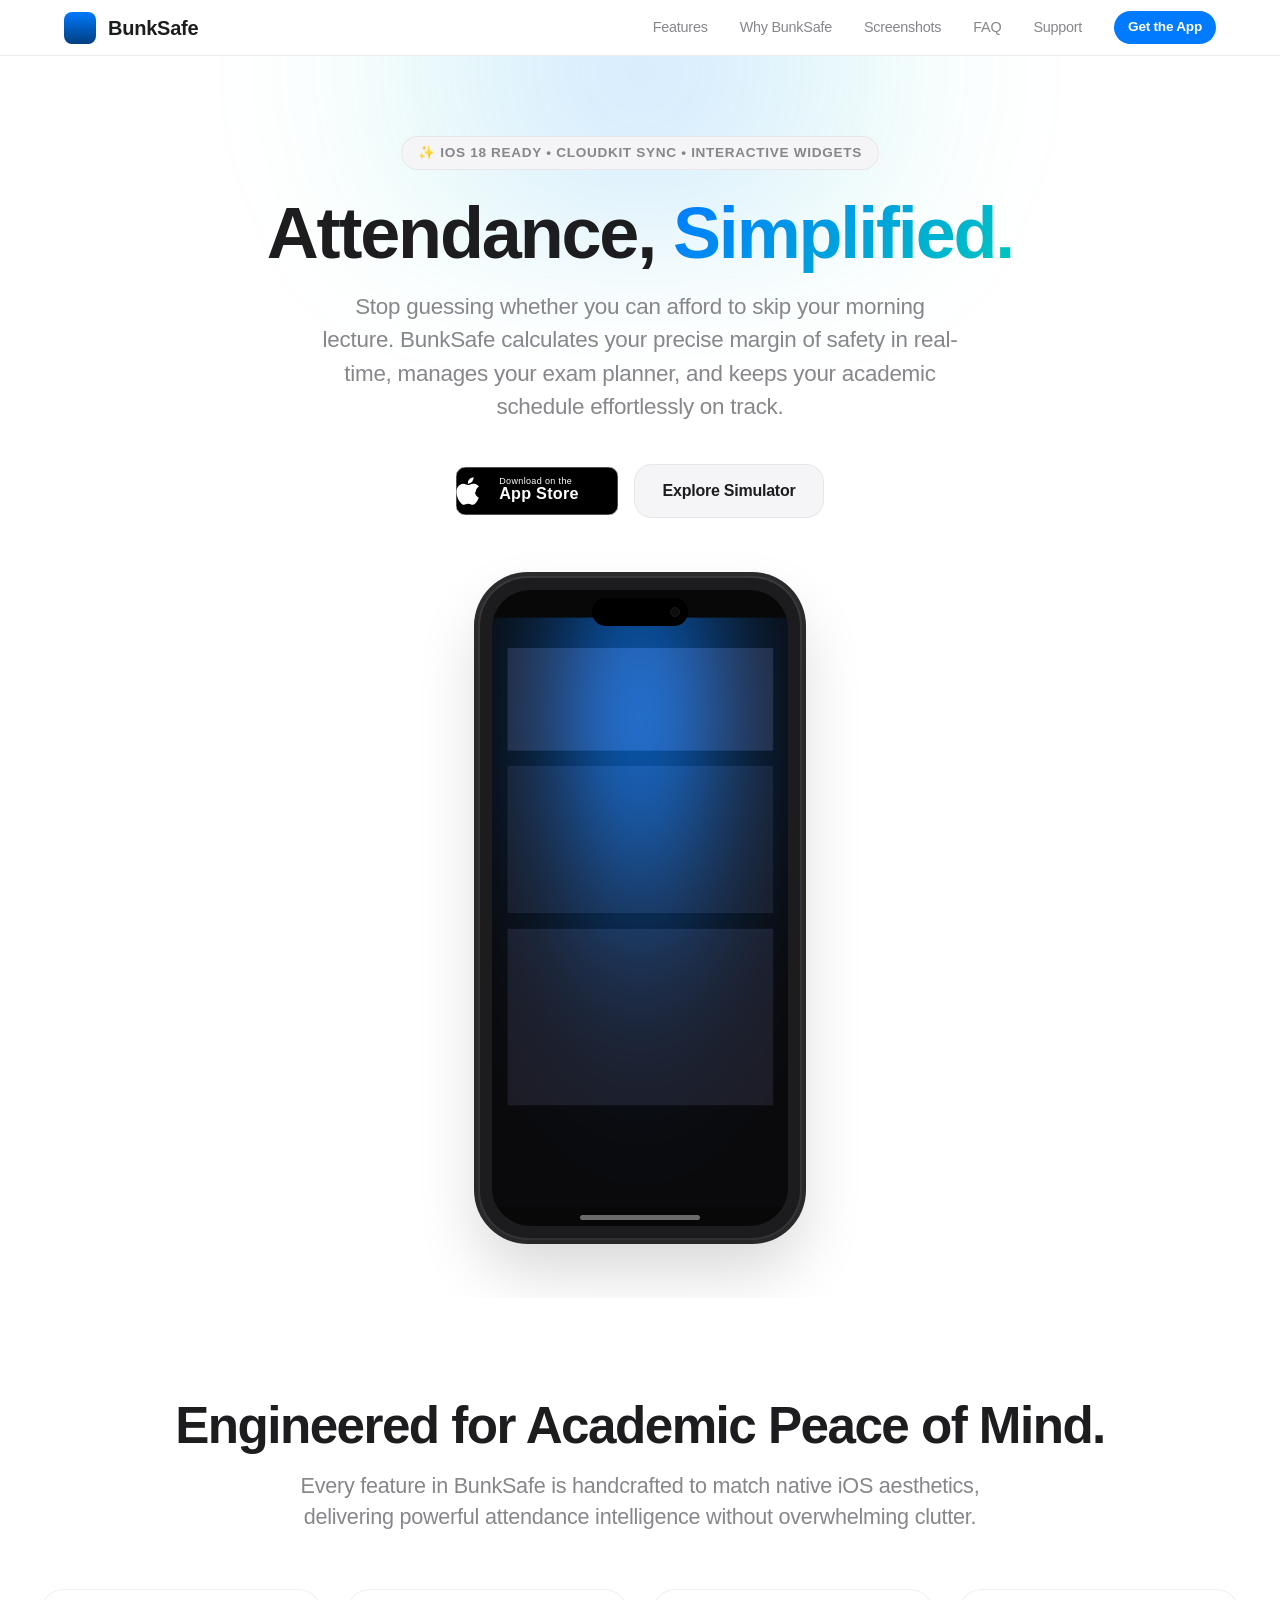
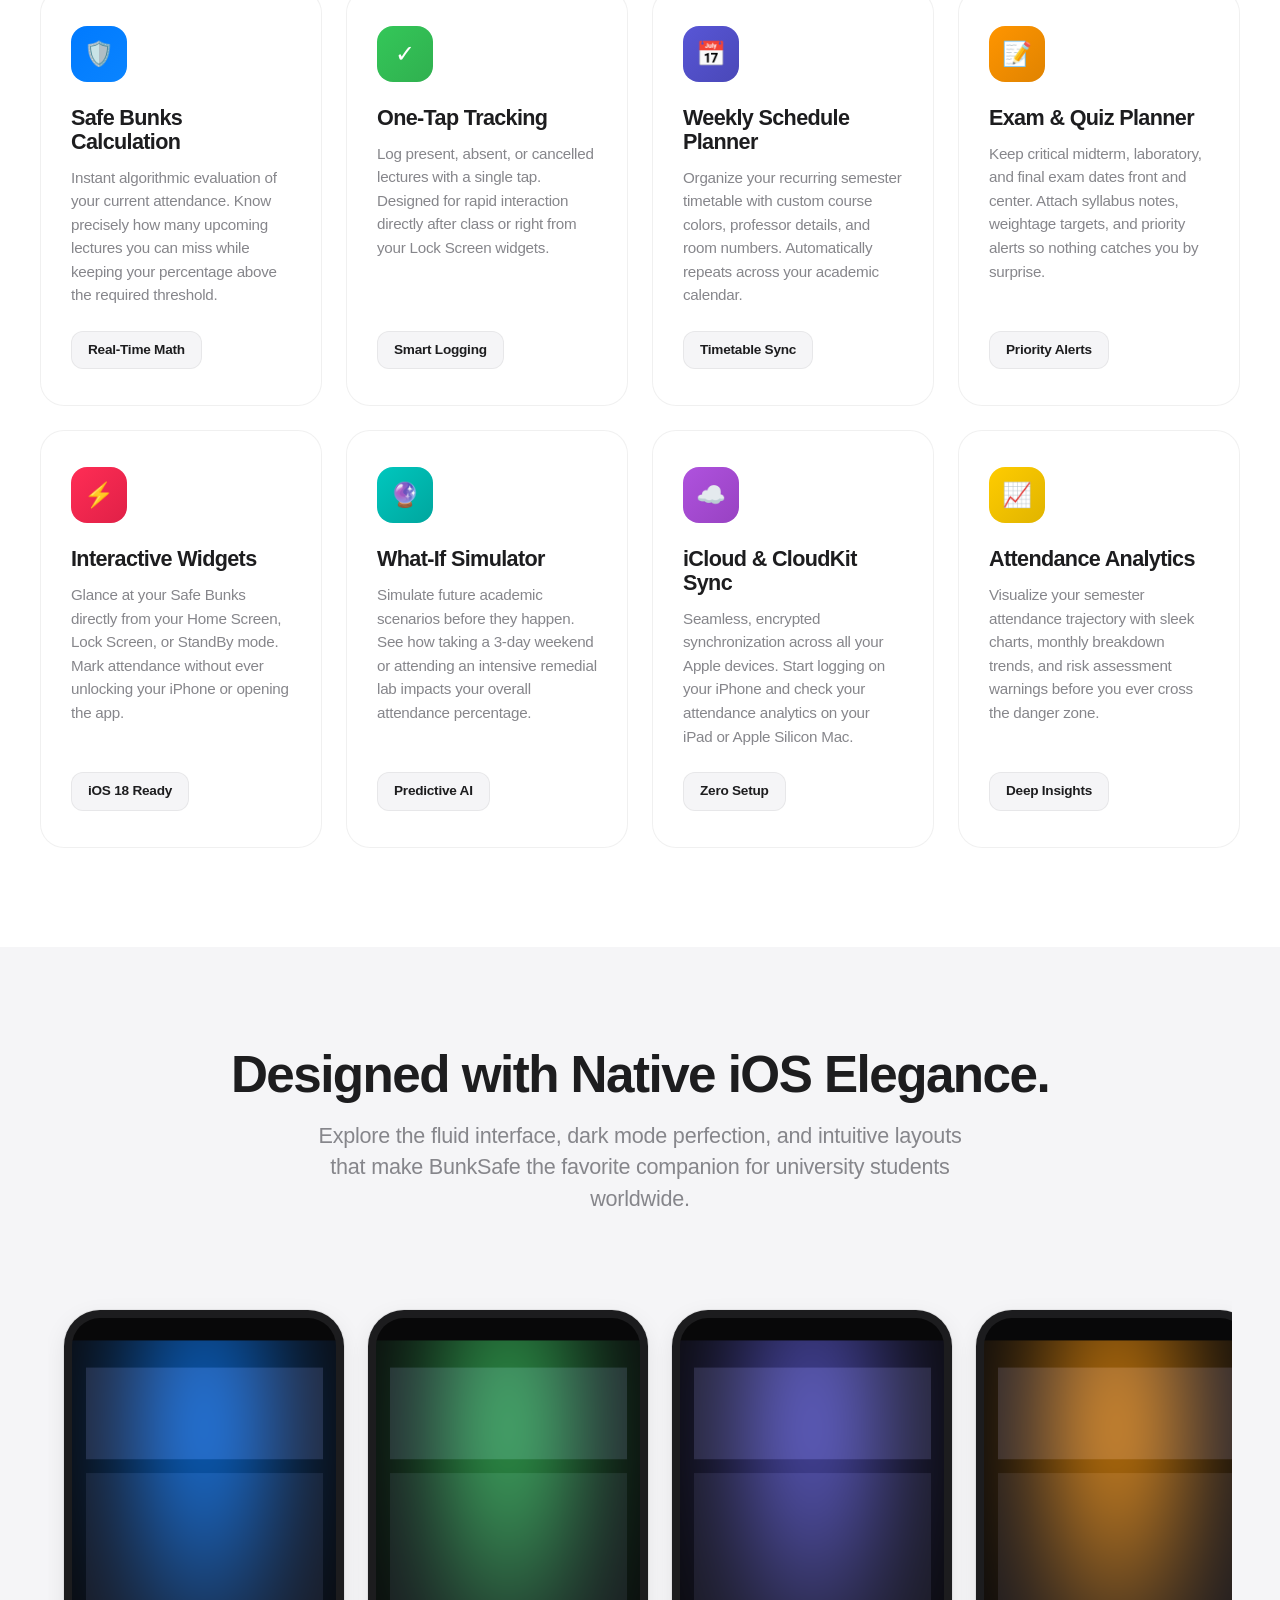
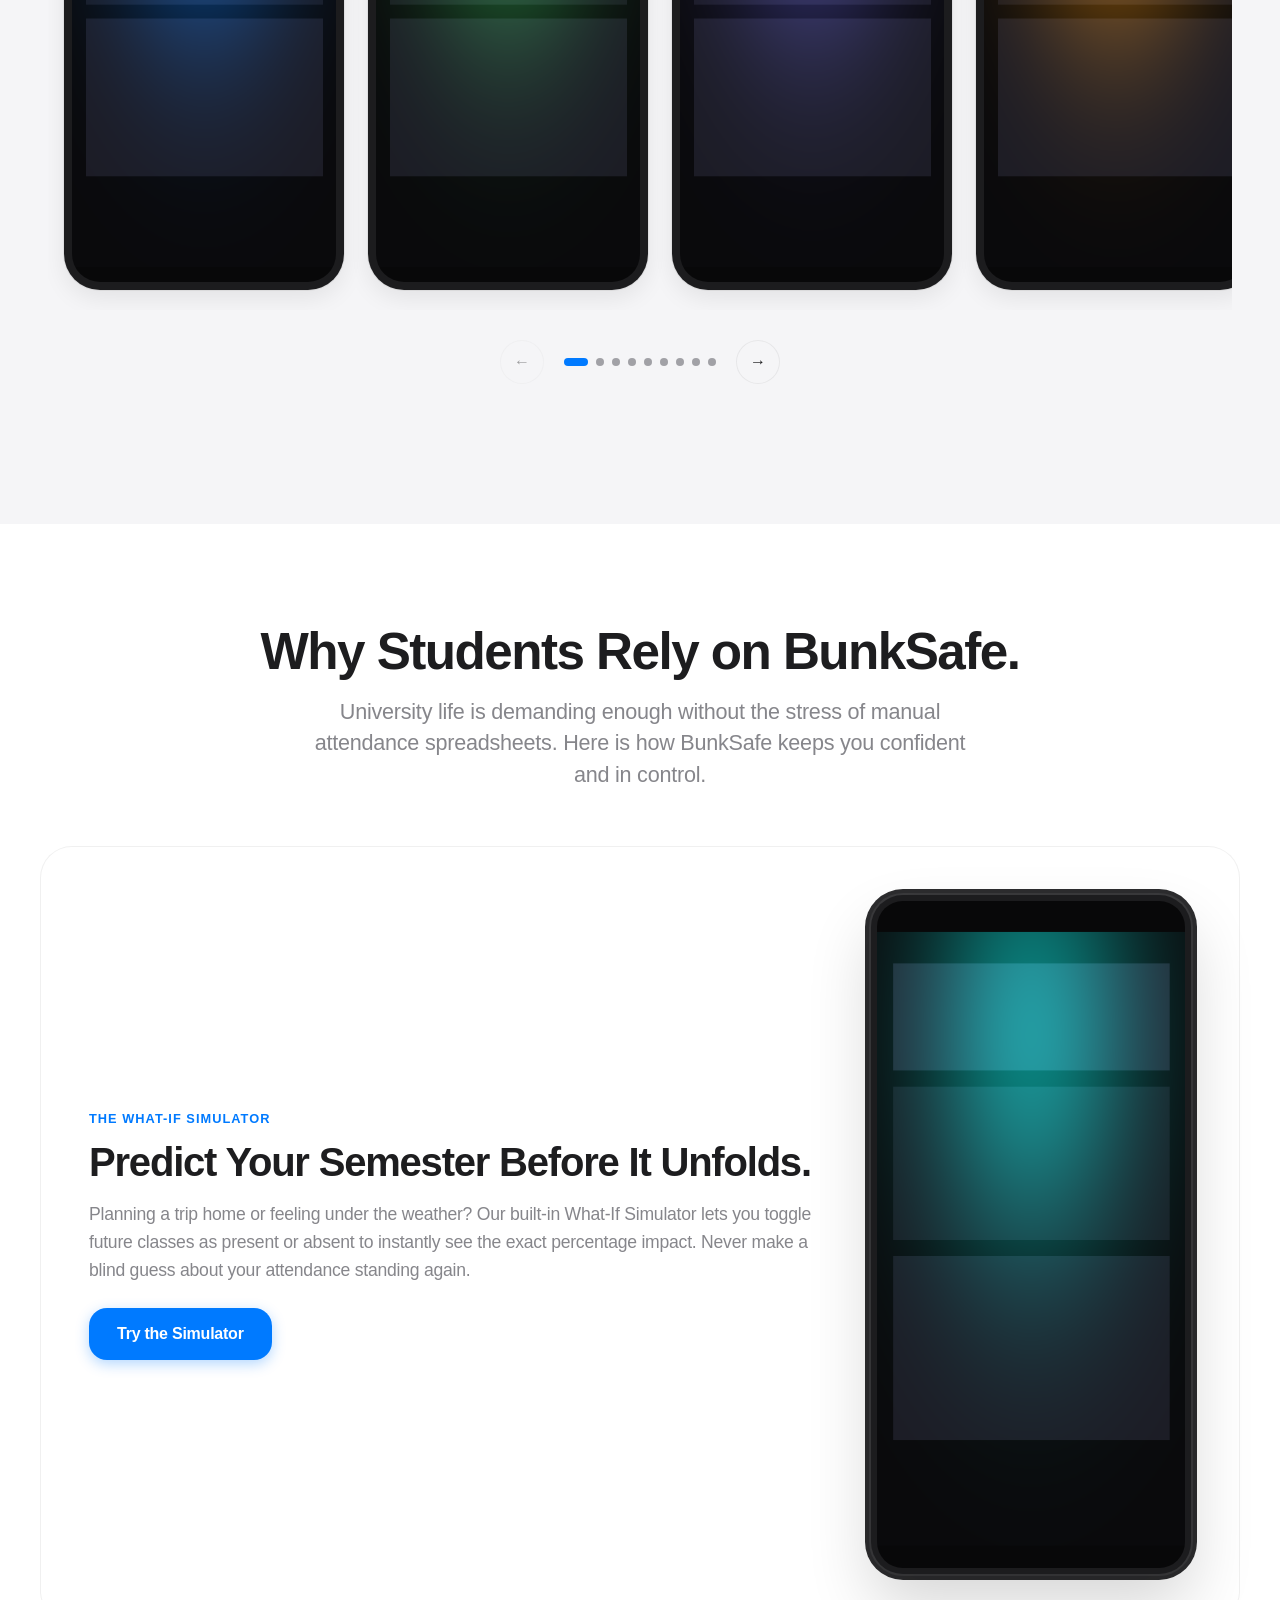
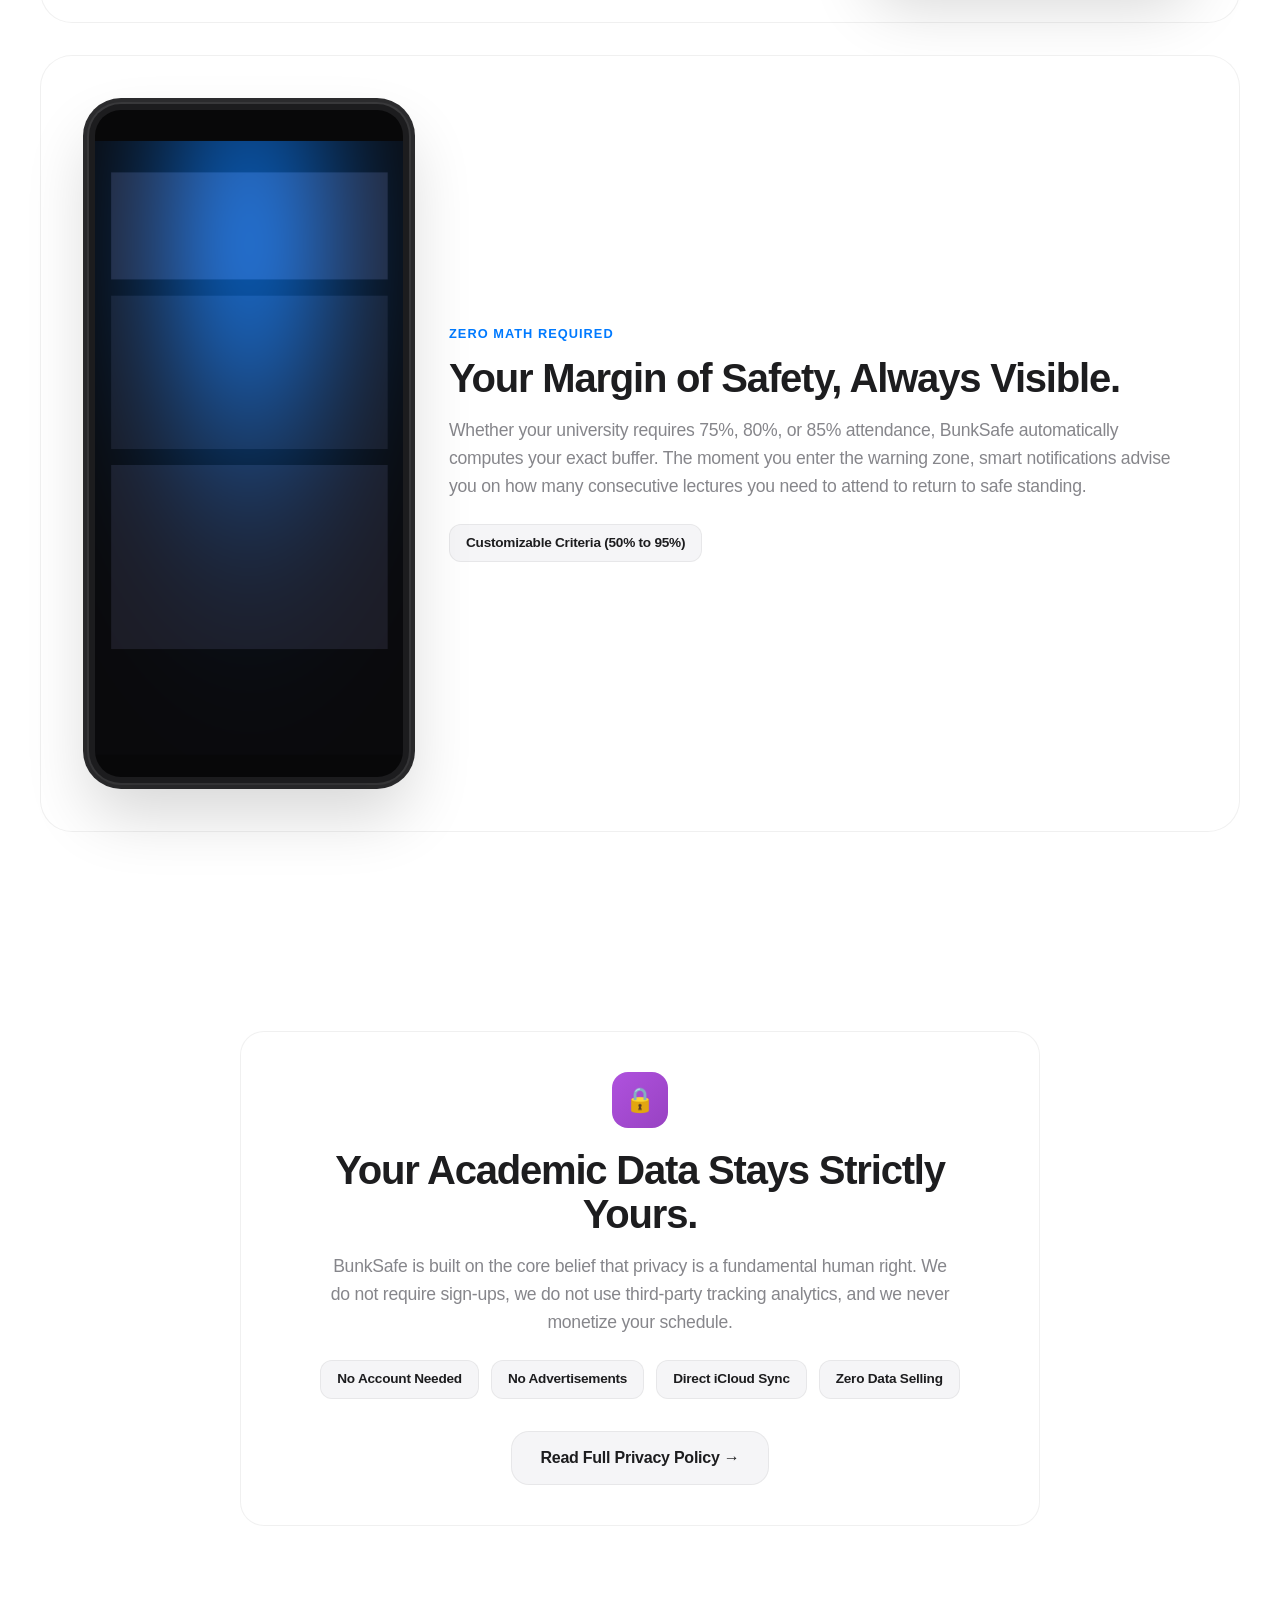
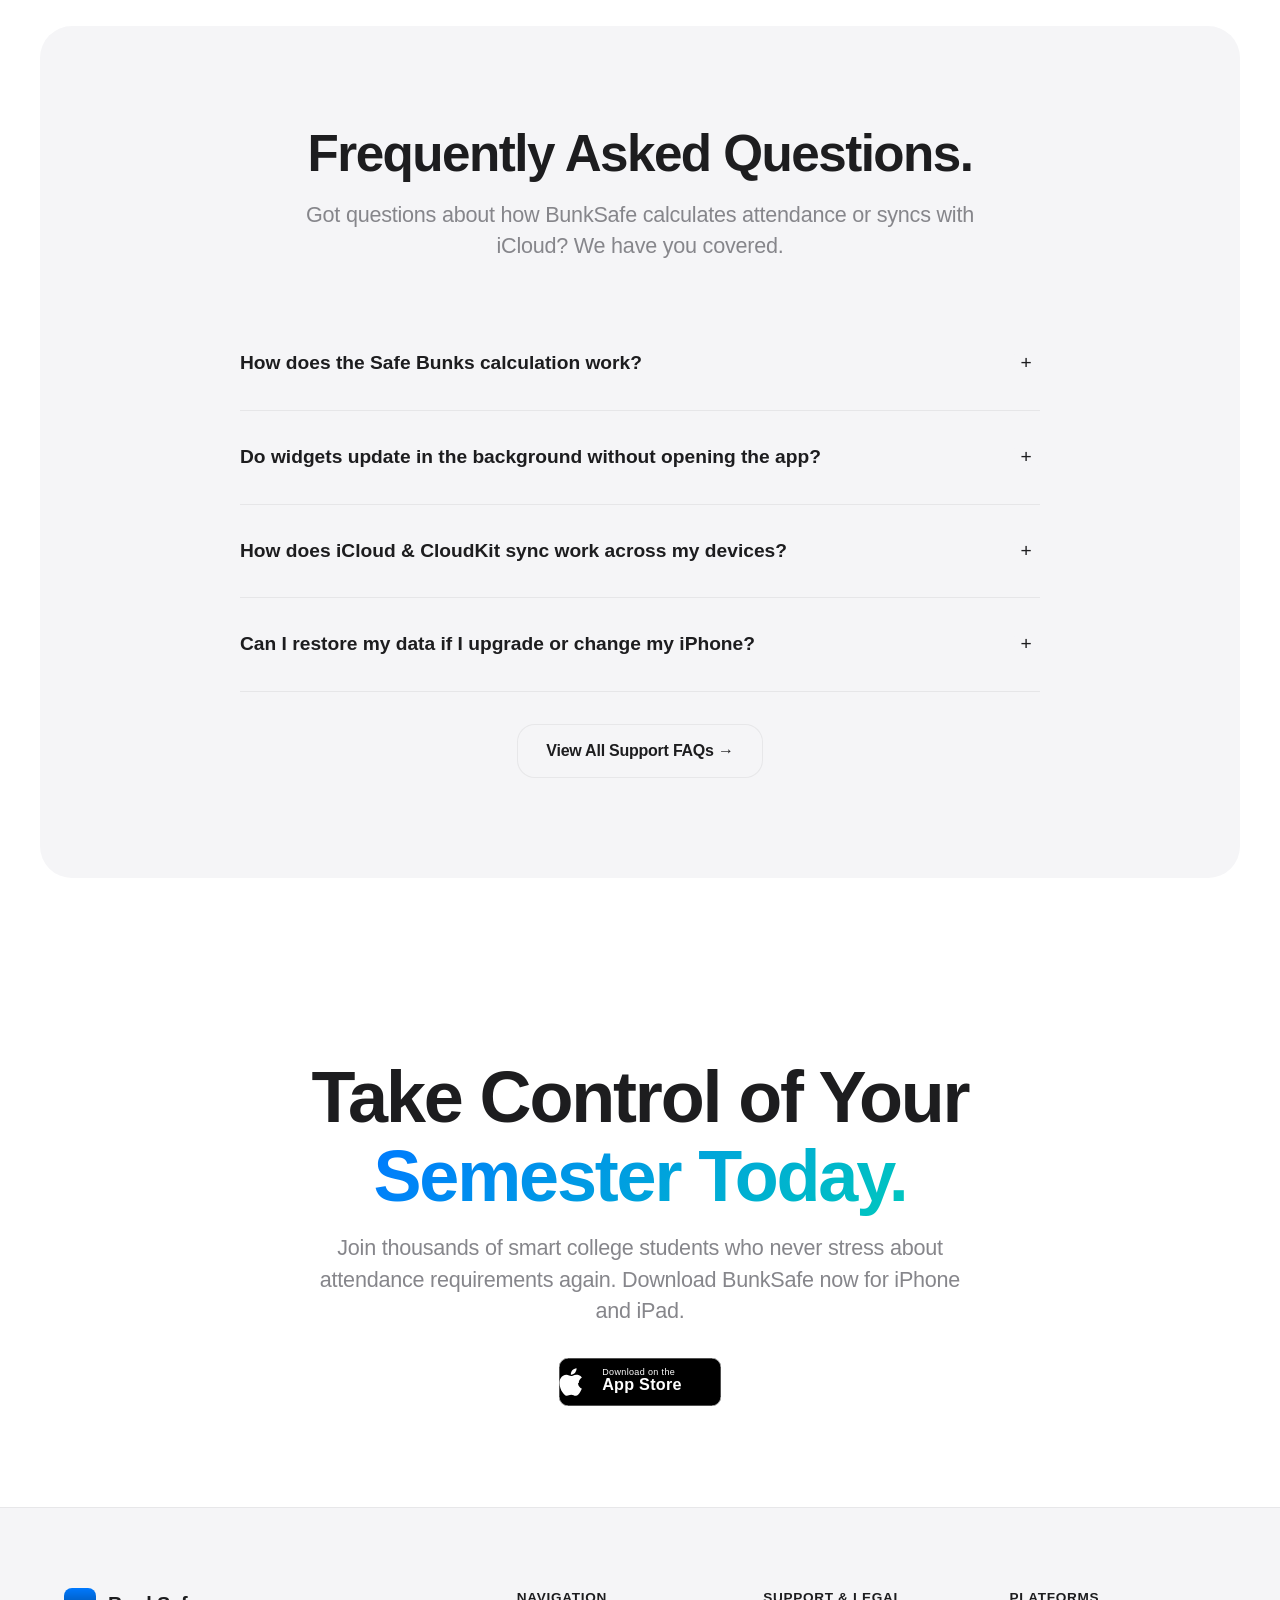
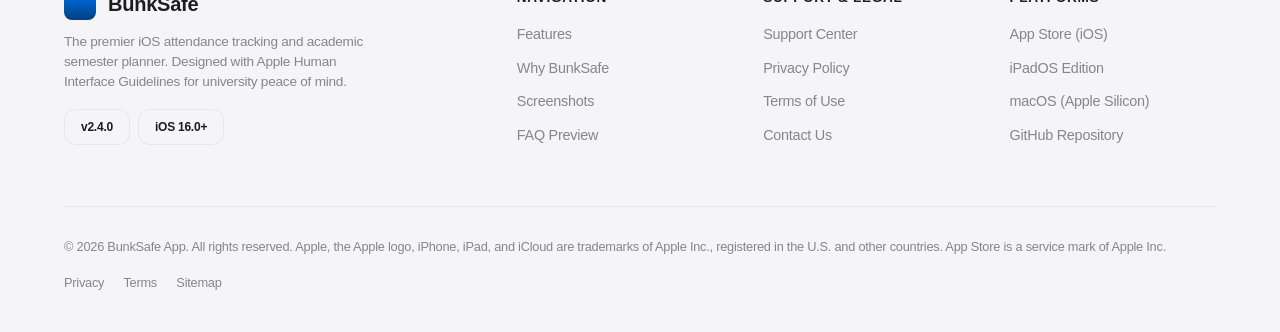
==== Website/index.html @ 339e9927 "added website" ====
<!DOCTYPE html>
<html lang="en">
<head>
  <meta charset="UTF-8">
  <meta name="viewport" content="width=device-width, initial-scale=1.0">
  <title>BunkSafe — Attendance, Simplified. Official iOS App</title>
  <meta name="description" content="BunkSafe is the premier iOS attendance tracker and exam planner for university and college students. Know exactly how many classes you can safely bunk without risking your attendance requirements.">
  
  <!-- Canonical & Favicons -->
  <link rel="canonical" href="https://yourdomain.com/index.html">
  <link rel="icon" type="image/png" href="assets/icons/favicon.png">
  <link rel="icon" type="image/x-icon" href="assets/icons/favicon.ico">
  <link rel="manifest" href="manifest.webmanifest">
  
  <!-- OpenGraph & Social Cards -->
  <meta property="og:title" content="BunkSafe — Attendance, Simplified.">
  <meta property="og:description" content="Never stress about attendance again. Smart bunk calculations, exam schedules, iOS home screen widgets, and seamless iCloud sync. Download on the App Store.">
  <meta property="og:image" content="assets/images/og-image.png">
  <meta property="og:url" content="https://yourdomain.com/">
  <meta property="og:type" content="website">
  <meta name="twitter:card" content="summary_large_image">
  <meta name="twitter:title" content="BunkSafe — Attendance, Simplified.">
  <meta name="twitter:description" content="Smart attendance tracker designed with Apple HIG. Keep your attendance safe with real-time analytics and what-if simulation.">
  <meta name="twitter:image" content="assets/images/og-image.png">

  <!-- Stylesheets -->
  <link rel="stylesheet" href="assets/css/style.min.css">
  <link rel="preload" href="assets/icons/app-icon.png" as="image">
  <link rel="preload" href="assets/images/app-store-badge.svg" as="image">

  <!-- Structured Data Schema (JSON-LD) -->
  <script type="application/ld+json">
  {
    "@context": "https://schema.org",
    "@type": "SoftwareApplication",
    "name": "BunkSafe",
    "operatingSystem": "iOS, iPadOS, macOS",
    "applicationCategory": "ProductivityApplication",
    "description": "Smart attendance tracking and academic exam planning app for college students with real-time Safe Bunks calculation and iCloud sync.",
    "offers": {
      "@type": "Offer",
      "price": "0.00",
      "priceCurrency": "USD"
    },
    "aggregateRating": {
      "@type": "AggregateRating",
      "ratingValue": "4.9",
      "ratingCount": "1420"
    }
  }
  </script>
</head>
<body>

  <!-- ======================================================================
       Sticky Glassmorphism Navigation Bar
       ====================================================================== -->
  <header class="navbar" role="banner">
    <nav class="container nav-container" role="navigation" aria-label="Main Navigation">
      <a href="index.html" class="nav-brand" aria-label="BunkSafe Home">
        <img src="assets/icons/app-icon.png" alt="BunkSafe App Icon" width="32" height="32">
        <span>BunkSafe</span>
      </a>
      
      <div class="nav-links">
        <a href="#features" class="nav-link">Features</a>
        <a href="#why-bunksafe" class="nav-link">Why BunkSafe</a>
        <a href="#screenshots" class="nav-link">Screenshots</a>
        <a href="#faq" class="nav-link">FAQ</a>
        <a href="support.html" class="nav-link">Support</a>
        <a href="https://apps.apple.com/app/idYOUR_APP_ID" class="nav-cta" target="_blank" rel="noopener noreferrer">Get the App</a>
      </div>

      <button class="hamburger" aria-label="Toggle navigation menu" aria-expanded="false" aria-controls="nav-menu">
        <span></span>
        <span></span>
        <span></span>
      </button>
    </nav>
  </header>

  <main role="main">
    <!-- ======================================================================
         Hero Section
         ====================================================================== -->
    <section class="hero-section container" aria-labelledby="hero-heading">
      <div class="hero-bg-glow" aria-hidden="true"></div>
      
      <div class="tagline-badge">
        <span>✨ iOS 18 Ready &bull; CloudKit Sync &bull; Interactive Widgets</span>
      </div>
      
      <h1 id="hero-heading" class="hero-title">
        Attendance, <span class="text-gradient">Simplified.</span>
      </h1>
      
      <p class="hero-description">
        Stop guessing whether you can afford to skip your morning lecture. BunkSafe calculates your precise margin of safety in real-time, manages your exam planner, and keeps your academic schedule effortlessly on track.
      </p>
      
      <div class="hero-actions">
        <a href="https://apps.apple.com/app/idYOUR_APP_ID" class="app-store-btn" target="_blank" rel="noopener noreferrer" aria-label="Download BunkSafe on the App Store">
          <img src="assets/images/app-store-badge.svg" alt="Download on the App Store" width="135" height="40">
        </a>
        <a href="#why-bunksafe" class="btn btn-secondary">
          Explore Simulator
        </a>
      </div>

      <!-- Hero iPhone 15 Pro Mockup Frame -->
      <div class="mockup-wrapper mt-4 fade-in-section">
        <div class="iphone-frame">
          <div class="dynamic-island">
            <div class="camera-lens"></div>
          </div>
          <div class="iphone-screen">
            <img src="assets/screenshots/1.png" alt="BunkSafe Main Dashboard showing Safe Bunks calculation" width="400" height="866" loading="eager">
          </div>
          <div class="home-indicator"></div>
        </div>
      </div>
    </section>

    <!-- ======================================================================
         8 Feature Pillars Section
         ====================================================================== -->
    <section id="features" class="section-padding container" aria-labelledby="features-heading">
      <h2 id="features-heading" class="section-title fade-in-section">Engineered for Academic Peace of Mind.</h2>
      <p class="section-subtitle fade-in-section">
        Every feature in BunkSafe is handcrafted to match native iOS aesthetics, delivering powerful attendance intelligence without overwhelming clutter.
      </p>

      <div class="grid-4 fade-in-section">
        <!-- Pillar 1: Safe Bunks -->
        <article class="feature-card">
          <div>
            <div class="feature-icon-wrapper" aria-hidden="true">🛡️</div>
            <h3 class="feature-title">Safe Bunks Calculation</h3>
            <p class="feature-desc">
              Instant algorithmic evaluation of your current attendance. Know precisely how many upcoming lectures you can miss while keeping your percentage above the required threshold.
            </p>
          </div>
          <div class="mt-3">
            <span class="app-meta-badge">Real-Time Math</span>
          </div>
        </article>

        <!-- Pillar 2: Attendance Tracking -->
        <article class="feature-card">
          <div>
            <div class="feature-icon-wrapper green" aria-hidden="true">✓</div>
            <h3 class="feature-title">One-Tap Tracking</h3>
            <p class="feature-desc">
              Log present, absent, or cancelled lectures with a single tap. Designed for rapid interaction directly after class or right from your Lock Screen widgets.
            </p>
          </div>
          <div class="mt-3">
            <span class="app-meta-badge">Smart Logging</span>
          </div>
        </article>

        <!-- Pillar 3: Planner -->
        <article class="feature-card">
          <div>
            <div class="feature-icon-wrapper purple" aria-hidden="true">📅</div>
            <h3 class="feature-title">Weekly Schedule Planner</h3>
            <p class="feature-desc">
              Organize your recurring semester timetable with custom course colors, professor details, and room numbers. Automatically repeats across your academic calendar.
            </p>
          </div>
          <div class="mt-3">
            <span class="app-meta-badge">Timetable Sync</span>
          </div>
        </article>

        <!-- Pillar 4: Exam Tracking -->
        <article class="feature-card">
          <div>
            <div class="feature-icon-wrapper orange" aria-hidden="true">📝</div>
            <h3 class="feature-title">Exam & Quiz Planner</h3>
            <p class="feature-desc">
              Keep critical midterm, laboratory, and final exam dates front and center. Attach syllabus notes, weightage targets, and priority alerts so nothing catches you by surprise.
            </p>
          </div>
          <div class="mt-3">
            <span class="app-meta-badge">Priority Alerts</span>
          </div>
        </article>

        <!-- Pillar 5: Widgets -->
        <article class="feature-card">
          <div>
            <div class="feature-icon-wrapper red" aria-hidden="true">⚡</div>
            <h3 class="feature-title">Interactive Widgets</h3>
            <p class="feature-desc">
              Glance at your Safe Bunks directly from your Home Screen, Lock Screen, or StandBy mode. Mark attendance without ever unlocking your iPhone or opening the app.
            </p>
          </div>
          <div class="mt-3">
            <span class="app-meta-badge">iOS 18 Ready</span>
          </div>
        </article>

        <!-- Pillar 6: What-If Simulator -->
        <article class="feature-card">
          <div>
            <div class="feature-icon-wrapper teal" aria-hidden="true">🔮</div>
            <h3 class="feature-title">What-If Simulator</h3>
            <p class="feature-desc">
              Simulate future academic scenarios before they happen. See how taking a 3-day weekend or attending an intensive remedial lab impacts your overall attendance percentage.
            </p>
          </div>
          <div class="mt-3">
            <span class="app-meta-badge">Predictive AI</span>
          </div>
        </article>

        <!-- Pillar 7: Cloud Sync -->
        <article class="feature-card">
          <div>
            <div class="feature-icon-wrapper indigo" aria-hidden="true">☁️</div>
            <h3 class="feature-title">iCloud & CloudKit Sync</h3>
            <p class="feature-desc">
              Seamless, encrypted synchronization across all your Apple devices. Start logging on your iPhone and check your attendance analytics on your iPad or Apple Silicon Mac.
            </p>
          </div>
          <div class="mt-3">
            <span class="app-meta-badge">Zero Setup</span>
          </div>
        </article>

        <!-- Pillar 8: Analytics -->
        <article class="feature-card">
          <div>
            <div class="feature-icon-wrapper yellow" aria-hidden="true">📈</div>
            <h3 class="feature-title">Attendance Analytics</h3>
            <p class="feature-desc">
              Visualize your semester attendance trajectory with sleek charts, monthly breakdown trends, and risk assessment warnings before you ever cross the danger zone.
            </p>
          </div>
          <div class="mt-3">
            <span class="app-meta-badge">Deep Insights</span>
          </div>
        </article>
      </div>
    </section>

    <!-- ======================================================================
         Screenshots Carousel Section
         ====================================================================== -->
    <section id="screenshots" class="carousel-section section-padding bg-secondary" aria-labelledby="screenshots-heading">
      <div class="container">
        <h2 id="screenshots-heading" class="section-title fade-in-section">Designed with Native iOS Elegance.</h2>
        <p class="section-subtitle fade-in-section">
          Explore the fluid interface, dark mode perfection, and intuitive layouts that make BunkSafe the favorite companion for university students worldwide.
        </p>

        <div class="carousel-container fade-in-section" role="region" aria-label="App Store Screenshots Carousel">
          <div class="carousel-track-wrapper">
            <div class="carousel-track">
              <!-- Slide 1 -->
              <div class="carousel-slide" role="group" aria-label="Screenshot 1 of 9: Safe Bunks calculation">
                <div class="carousel-slide-inner">
                  <img src="assets/screenshots/1.png" alt="BunkSafe Safe Bunks calculation screen" width="400" height="866" loading="lazy">
                </div>
              </div>
              <!-- Slide 2 -->
              <div class="carousel-slide" role="group" aria-label="Screenshot 2 of 9: Attendance Tracking">
                <div class="carousel-slide-inner">
                  <img src="assets/screenshots/2.png" alt="BunkSafe one-tap attendance tracking view" width="400" height="866" loading="lazy">
                </div>
              </div>
              <!-- Slide 3 -->
              <div class="carousel-slide" role="group" aria-label="Screenshot 3 of 9: Schedule Planner">
                <div class="carousel-slide-inner">
                  <img src="assets/screenshots/3.png" alt="BunkSafe weekly class timetable planner" width="400" height="866" loading="lazy">
                </div>
              </div>
              <!-- Slide 4 -->
              <div class="carousel-slide" role="group" aria-label="Screenshot 4 of 9: Exam Tracker">
                <div class="carousel-slide-inner">
                  <img src="assets/screenshots/4.png" alt="BunkSafe exam and quiz schedule view" width="400" height="866" loading="lazy">
                </div>
              </div>
              <!-- Slide 5 -->
              <div class="carousel-slide" role="group" aria-label="Screenshot 5 of 9: Home Screen Widgets">
                <div class="carousel-slide-inner">
                  <img src="assets/screenshots/5.png" alt="BunkSafe iOS lock screen and home screen interactive widgets" width="400" height="866" loading="lazy">
                </div>
              </div>
              <!-- Slide 6 -->
              <div class="carousel-slide" role="group" aria-label="Screenshot 6 of 9: What-If Simulator">
                <div class="carousel-slide-inner">
                  <img src="assets/screenshots/6.png" alt="BunkSafe What-If attendance prediction simulator" width="400" height="866" loading="lazy">
                </div>
              </div>
              <!-- Slide 7 -->
              <div class="carousel-slide" role="group" aria-label="Screenshot 7 of 9: iCloud Sync Status">
                <div class="carousel-slide-inner">
                  <img src="assets/screenshots/7.png" alt="BunkSafe iCloud sync settings and device management" width="400" height="866" loading="lazy">
                </div>
              </div>
              <!-- Slide 8 -->
              <div class="carousel-slide" role="group" aria-label="Screenshot 8 of 9: Analytics Dashboard">
                <div class="carousel-slide-inner">
                  <img src="assets/screenshots/8.png" alt="BunkSafe attendance percentage analytics charts" width="400" height="866" loading="lazy">
                </div>
              </div>
              <!-- Slide 9 -->
              <div class="carousel-slide" role="group" aria-label="Screenshot 9 of 9: Customization & Themes">
                <div class="carousel-slide-inner">
                  <img src="assets/screenshots/9.png" alt="BunkSafe custom subject colors and system dark mode appearance" width="400" height="866" loading="lazy">
                </div>
              </div>
            </div>
          </div>

          <!-- Carousel Controls -->
          <div class="carousel-controls">
            <button class="carousel-btn prev" aria-label="Previous screenshot" title="Previous">
              &#8592;
            </button>
            <div class="carousel-dots" role="tablist" aria-label="Carousel slide selectors"></div>
            <button class="carousel-btn next" aria-label="Next screenshot" title="Next">
              &#8594;
            </button>
          </div>
        </div>
      </div>
    </section>

    <!-- ======================================================================
         Why Students Love BunkSafe Section
         ====================================================================== -->
    <section id="why-bunksafe" class="section-padding container" aria-labelledby="why-heading">
      <h2 id="why-heading" class="section-title fade-in-section">Why Students Rely on BunkSafe.</h2>
      <p class="section-subtitle fade-in-section">
        University life is demanding enough without the stress of manual attendance spreadsheets. Here is how BunkSafe keeps you confident and in control.
      </p>

      <div class="why-card fade-in-section mb-4">
        <div class="why-content">
          <span class="why-badge">The What-If Simulator</span>
          <h3 class="why-title">Predict Your Semester Before It Unfolds.</h3>
          <p class="why-desc">
            Planning a trip home or feeling under the weather? Our built-in What-If Simulator lets you toggle future classes as present or absent to instantly see the exact percentage impact. Never make a blind guess about your attendance standing again.
          </p>
          <div class="mt-3">
            <a href="https://apps.apple.com/app/idYOUR_APP_ID" class="btn btn-primary" target="_blank" rel="noopener noreferrer">Try the Simulator</a>
          </div>
        </div>
        <div>
          <img src="assets/screenshots/6.png" alt="What-If Simulator preview" width="260" height="563" class="iphone-frame" style="height: auto; padding: 6px; border-radius: 32px;" loading="lazy">
        </div>
      </div>

      <div class="why-card fade-in-section">
        <div>
          <img src="assets/screenshots/1.png" alt="Safe Bunks dashboard preview" width="260" height="563" class="iphone-frame" style="height: auto; padding: 6px; border-radius: 32px;" loading="lazy">
        </div>
        <div class="why-content">
          <span class="why-badge">Zero Math Required</span>
          <h3 class="why-title">Your Margin of Safety, Always Visible.</h3>
          <p class="why-desc">
            Whether your university requires 75%, 80%, or 85% attendance, BunkSafe automatically computes your exact buffer. The moment you enter the warning zone, smart notifications advise you on how many consecutive lectures you need to attend to return to safe standing.
          </p>
          <div class="mt-3">
            <span class="app-meta-badge">Customizable Criteria (50% to 95%)</span>
          </div>
        </div>
      </div>
    </section>

    <!-- ======================================================================
         Privacy Guarantee Banner
         ====================================================================== -->
    <section class="section-padding container" aria-labelledby="privacy-heading">
      <div class="privacy-highlight-box fade-in-section">
        <div class="feature-icon-wrapper indigo" style="margin: 0 auto 20px;" aria-hidden="true">🔒</div>
        <h2 id="privacy-heading" class="why-title">Your Academic Data Stays Strictly Yours.</h2>
        <p class="why-desc" style="max-width: 620px; margin: 0 auto 24px;">
          BunkSafe is built on the core belief that privacy is a fundamental human right. We do not require sign-ups, we do not use third-party tracking analytics, and we never monetize your schedule.
        </p>
        <div style="display: flex; gap: 12px; justify-content: center; flex-wrap: wrap;">
          <span class="app-meta-badge">No Account Needed</span>
          <span class="app-meta-badge">No Advertisements</span>
          <span class="app-meta-badge">Direct iCloud Sync</span>
          <span class="app-meta-badge">Zero Data Selling</span>
        </div>
        <div class="mt-4">
          <a href="privacy.html" class="btn btn-secondary">Read Full Privacy Policy &rarr;</a>
        </div>
      </div>
    </section>

    <!-- ======================================================================
         FAQ Preview Section
         ====================================================================== -->
    <section id="faq" class="section-padding container bg-secondary" aria-labelledby="faq-heading" style="border-radius: var(--radius-xl); margin-bottom: 80px;">
      <h2 id="faq-heading" class="section-title fade-in-section">Frequently Asked Questions.</h2>
      <p class="section-subtitle fade-in-section">
        Got questions about how BunkSafe calculates attendance or syncs with iCloud? We have you covered.
      </p>

      <div class="faq-list fade-in-section" role="region" aria-label="Frequently Asked Questions">
        <div class="faq-item">
          <button class="faq-question" aria-expanded="false" aria-controls="faq-ans-1">
            <span>How does the Safe Bunks calculation work?</span>
            <span class="faq-icon" aria-hidden="true">+</span>
          </button>
          <div id="faq-ans-1" class="faq-answer" role="region">
            <div class="faq-answer-inner">
              BunkSafe uses a real-time mathematical formula comparing your total attended lectures against total conducted lectures. It determines the maximum number of future classes you can miss consecutively without causing your overall attendance percentage to fall below your specified requirement target (e.g., 75%).
            </div>
          </div>
        </div>

        <div class="faq-item">
          <button class="faq-question" aria-expanded="false" aria-controls="faq-ans-2">
            <span>Do widgets update in the background without opening the app?</span>
            <span class="faq-icon" aria-hidden="true">+</span>
          </button>
          <div id="faq-ans-2" class="faq-answer" role="region">
            <div class="faq-answer-inner">
              Yes! Leveraging Apple's latest WidgetKit framework, BunkSafe interactive widgets allow you to tap "Present" or "Absent" directly from your Home Screen or Lock Screen. The app's background engine immediately updates your attendance logs and recalculates your Safe Bunks instantly.
            </div>
          </div>
        </div>

        <div class="faq-item">
          <button class="faq-question" aria-expanded="false" aria-controls="faq-ans-3">
            <span>How does iCloud & CloudKit sync work across my devices?</span>
            <span class="faq-icon" aria-hidden="true">+</span>
          </button>
          <div id="faq-ans-3" class="faq-answer" role="region">
            <div class="faq-answer-inner">
              When you enable iCloud sync in BunkSafe settings, your attendance logs, schedule, and exam dates are stored securely inside your personal Apple iCloud container using Apple's native CloudKit technology. Your data syncs automatically across your iPhone, iPad, and Mac without requiring a third-party server account.
            </div>
          </div>
        </div>

        <div class="faq-item">
          <button class="faq-question" aria-expanded="false" aria-controls="faq-ans-4">
            <span>Can I restore my data if I upgrade or change my iPhone?</span>
            <span class="faq-icon" aria-hidden="true">+</span>
          </button>
          <div id="faq-ans-4" class="faq-answer" role="region">
            <div class="faq-answer-inner">
              Absolutely. If you have iCloud Sync turned on, simply download BunkSafe on your new Apple device and sign in with your Apple ID. All your subjects, attendance records, and exam plans will restore automatically in seconds. You can also generate local JSON backup files at any time from Settings.
            </div>
          </div>
        </div>
      </div>

      <div class="text-center mt-4">
        <a href="support.html" class="btn btn-secondary">View All Support FAQs &rarr;</a>
      </div>
    </section>

    <!-- ======================================================================
         Call to Action Banner
         ====================================================================== -->
    <section class="section-padding container text-center" aria-labelledby="cta-heading">
      <div class="fade-in-section">
        <h2 id="cta-heading" class="hero-title" style="margin-bottom: 1rem;">
          Take Control of Your <br><span class="text-gradient">Semester Today.</span>
        </h2>
        <p class="section-subtitle" style="margin-bottom: 2rem;">
          Join thousands of smart college students who never stress about attendance requirements again. Download BunkSafe now for iPhone and iPad.
        </p>
        <div style="display: flex; justify-content: center; gap: 16px; flex-wrap: wrap;">
          <a href="https://apps.apple.com/app/idYOUR_APP_ID" class="app-store-btn" target="_blank" rel="noopener noreferrer" aria-label="Download BunkSafe on the App Store">
            <img src="assets/images/app-store-badge.svg" alt="Download on the App Store" width="135" height="40">
          </a>
        </div>
      </div>
    </section>
  </main>

  <!-- ======================================================================
       Comprehensive Footer
       ====================================================================== -->
  <footer class="footer" role="contentinfo">
    <div class="container">
      <div class="footer-grid">
        <div>
          <a href="index.html" class="nav-brand" aria-label="BunkSafe Home">
            <img src="assets/icons/app-icon.png" alt="BunkSafe Logo" width="28" height="28">
            <span>BunkSafe</span>
          </a>
          <p class="footer-brand-desc">
            The premier iOS attendance tracking and academic semester planner. Designed with Apple Human Interface Guidelines for university peace of mind.
          </p>
          <div class="mt-2" style="display: flex; gap: 8px;">
            <span class="app-meta-badge" style="font-size: 0.75rem;">v2.4.0</span>
            <span class="app-meta-badge" style="font-size: 0.75rem;">iOS 16.0+</span>
          </div>
        </div>

        <div>
          <p class="footer-col-title">Navigation</p>
          <div class="footer-links">
            <a href="#features" class="footer-link">Features</a>
            <a href="#why-bunksafe" class="footer-link">Why BunkSafe</a>
            <a href="#screenshots" class="footer-link">Screenshots</a>
            <a href="#faq" class="footer-link">FAQ Preview</a>
          </div>
        </div>

        <div>
          <p class="footer-col-title">Support & Legal</p>
          <div class="footer-links">
            <a href="support.html" class="footer-link">Support Center</a>
            <a href="privacy.html" class="footer-link">Privacy Policy</a>
            <a href="terms.html" class="footer-link">Terms of Use</a>
            <a href="support.html#contact" class="footer-link">Contact Us</a>
          </div>
        </div>

        <div>
          <p class="footer-col-title">Platforms</p>
          <div class="footer-links">
            <a href="https://apps.apple.com/app/idYOUR_APP_ID" class="footer-link" target="_blank" rel="noopener noreferrer">App Store (iOS)</a>
            <a href="https://apps.apple.com/app/idYOUR_APP_ID" class="footer-link" target="_blank" rel="noopener noreferrer">iPadOS Edition</a>
            <a href="https://apps.apple.com/app/idYOUR_APP_ID" class="footer-link" target="_blank" rel="noopener noreferrer">macOS (Apple Silicon)</a>
            <a href="https://github.com/YOUR_GITHUB/BunkSafeWebsite" class="footer-link" target="_blank" rel="noopener noreferrer">GitHub Repository</a>
          </div>
        </div>
      </div>

      <div class="footer-bottom">
        <div>
          &copy; <span id="current-year">2026</span> BunkSafe App. All rights reserved. Apple, the Apple logo, iPhone, iPad, and iCloud are trademarks of Apple Inc., registered in the U.S. and other countries. App Store is a service mark of Apple Inc.
        </div>
        <div>
          <a href="privacy.html" class="footer-link" style="margin-right: 16px;">Privacy</a>
          <a href="terms.html" class="footer-link" style="margin-right: 16px;">Terms</a>
          <a href="sitemap.xml" class="footer-link">Sitemap</a>
        </div>
      </div>
    </div>
  </footer>

  <!-- Scripts -->
  <script src="assets/js/main.min.js"></script>
  <script>
    document.getElementById('current-year').textContent = new Date().getFullYear();
  </script>
</body>
</html>
---- Website/assets/css/style.min.css ----
:root { --primary-color: #007AFF; --primary-hover: #0062CC; --primary-active: #0051A8; --accent-blue: #0A84FF; --color-green: #34C759; --color-purple: #5856D6; --color-orange: #FF9500; --color-red: #FF2D55; --color-teal: #00C7BE; --color-indigo: #AF52DE; --color-yellow: #FFCC00; --bg-color: #FFFFFF; --bg-secondary: #F5F5F7; --bg-tertiary: #E8E8ED; --text-primary: #1D1D1F; --text-secondary: #86868B; --text-tertiary: #A1A1A6; --card-bg: rgba(255, 255, 255, 0.8); --card-border: rgba(0, 0, 0, 0.06); --nav-bg: rgba(255, 255, 255, 0.75); --nav-border: rgba(0, 0, 0, 0.08); --modal-bg: #FFFFFF; --pill-bg: #F5F5F7; --shadow-sm: 0 2px 8px rgba(0, 0, 0, 0.04); --shadow-md: 0 8px 24px rgba(0, 0, 0, 0.08); --shadow-lg: 0 20px 48px rgba(0, 0, 0, 0.12); --shadow-xl: 0 32px 64px rgba(0, 0, 0, 0.16); --shadow-glow: 0 0 40px rgba(0, 122, 255, 0.15); --max-width: 1200px; --header-height: 56px; --radius-sm: 12px; --radius-md: 18px; --radius-lg: 24px; --radius-xl: 32px; --radius-iphone: 48px; --transition-fast: 0.15s cubic-bezier(0.4, 0, 0.2, 1); --transition-normal: 0.3s cubic-bezier(0.25, 1, 0.5, 1); --transition-smooth: 0.5s cubic-bezier(0.16, 1, 0.3, 1); } @media (prefers-color-scheme: dark) { :root { --bg-color: #000000; --bg-secondary: #0A0A0C; --bg-tertiary: #1C1C1E; --text-primary: #F5F5F7; --text-secondary: #A1A1A6; --text-tertiary: #6E6E73; --card-bg: rgba(28, 28, 30, 0.65); --card-border: rgba(255, 255, 255, 0.1); --nav-bg: rgba(10, 10, 12, 0.75); --nav-border: rgba(255, 255, 255, 0.12); --modal-bg: #1C1C1E; --pill-bg: rgba(255, 255, 255, 0.1); --shadow-sm: 0 2px 8px rgba(0, 0, 0, 0.3); --shadow-md: 0 8px 24px rgba(0, 0, 0, 0.4); --shadow-lg: 0 20px 48px rgba(0, 0, 0, 0.6); --shadow-xl: 0 32px 64px rgba(0, 0, 0, 0.8); --shadow-glow: 0 0 60px rgba(0, 122, 255, 0.25); } } *, *::before, *::after { box-sizing: border-box; margin: 0; padding: 0; } html { font-size: 16px; scroll-behavior: smooth; -webkit-text-size-adjust: 100%; } body { font-family: -apple-system, BlinkMacSystemFont, "SF Pro Display", "SF Pro Text", "Helvetica Neue", Helvetica, Arial, sans-serif; background-color: var(--bg-color); color: var(--text-primary); line-height: 1.5; letter-spacing: -0.015em; font-feature-settings: "kern" 1, "liga" 1; -webkit-font-smoothing: antialiased; -moz-osx-font-smoothing: grayscale; overflow-x: hidden; transition: background-color var(--transition-normal), color var(--transition-normal); } img, svg, picture, video { max-width: 100%; height: auto; display: block; } a { color: var(--primary-color); text-decoration: none; transition: color var(--transition-fast), opacity var(--transition-fast); } a:hover { opacity: 0.85; } button, input, textarea, select { font: inherit; color: inherit; background: none; border: none; outline: none; } ul, ol { list-style: none; } h1, h2, h3, h4, h5, h6 { color: var(--text-primary); font-weight: 700; line-height: 1.1; letter-spacing: -0.03em; } .hero-title { font-size: clamp(2.5rem, 6vw, 4.5rem); font-weight: 700; max-width: 800px; margin: 0 auto 1rem; } .section-title { font-size: clamp(2rem, 4vw, 3.2rem); font-weight: 700; text-align: center; margin-bottom: 1rem; } .section-subtitle { font-size: clamp(1.1rem, 2vw, 1.35rem); color: var(--text-secondary); text-align: center; max-width: 680px; margin: 0 auto 3.5rem; font-weight: 400; line-height: 1.45; } .tagline-badge { display: inline-flex; align-items: center; gap: 6px; padding: 6px 16px; border-radius: 100px; background-color: var(--pill-bg); border: 1px solid var(--card-border); font-size: 0.85rem; font-weight: 600; color: var(--text-secondary); text-transform: uppercase; letter-spacing: 0.05em; margin-bottom: 1.5rem; } .text-gradient { background: linear-gradient(135deg, var(--primary-color) 0%, #00C7BE 100%); -webkit-background-clip: text; -webkit-text-fill-color: transparent; display: inline-block; } .text-center { text-align: center; } .mt-1 { margin-top: 0.5rem; } .mt-2 { margin-top: 1rem; } .mt-3 { margin-top: 1.5rem; } .mt-4 { margin-top: 2rem; } .mt-6 { margin-top: 3rem; } .mb-2 { margin-bottom: 1rem; } .mb-4 { margin-bottom: 2rem; } .container { width: 100%; max-width: var(--max-width); margin: 0 auto; padding: 0 24px; } .section-padding { padding: 100px 0; } .bg-secondary { background-color: var(--bg-secondary); } .grid-2 { display: grid; grid-template-columns: repeat(2, 1fr); gap: 32px; } .grid-3 { display: grid; grid-template-columns: repeat(3, 1fr); gap: 32px; } .grid-4 { display: grid; grid-template-columns: repeat(4, 1fr); gap: 24px; } .navbar { position: sticky; top: 0; left: 0; width: 100%; height: var(--header-height); background: var(--nav-bg); backdrop-filter: blur(20px); -webkit-backdrop-filter: blur(20px); border-bottom: 1px solid var(--nav-border); z-index: 1000; transition: background-color var(--transition-normal); } .nav-container { display: flex; align-items: center; justify-content: space-between; height: 100%; } .nav-brand { display: flex; align-items: center; gap: 12px; font-weight: 600; font-size: 1.25rem; color: var(--text-primary); } .nav-brand img { width: 32px; height: 32px; border-radius: 8px; } .nav-links { display: flex; align-items: center; gap: 32px; } .nav-link { font-size: 0.9rem; color: var(--text-secondary); font-weight: 500; transition: color var(--transition-fast); } .nav-link:hover, .nav-link.active { color: var(--text-primary); } .nav-cta { padding: 6px 14px; background-color: var(--primary-color); color: #FFFFFF !important; border-radius: 100px; font-size: 0.85rem; font-weight: 600; transition: transform var(--transition-fast), background-color var(--transition-fast); } .nav-cta:hover { background-color: var(--primary-hover); transform: scale(1.03); } .hamburger { display: none; flex-direction: column; gap: 5px; cursor: pointer; padding: 8px; z-index: 1001; } .hamburger span { width: 22px; height: 2px; background-color: var(--text-primary); border-radius: 2px; transition: var(--transition-normal); } .hero-section { position: relative; padding: 80px 0 60px; text-align: center; overflow: hidden; } .hero-bg-glow { position: absolute; top: -15%; left: 50%; transform: translateX(-50%); width: 800px; height: 400px; background: radial-gradient(circle, rgba(0, 122, 255, 0.18) 0%, rgba(0, 199, 190, 0.08) 50%, rgba(0,0,0,0) 80%); filter: blur(60px); z-index: -1; pointer-events: none; } .hero-description { font-size: clamp(1.15rem, 2.5vw, 1.4rem); color: var(--text-secondary); max-width: 640px; margin: 0 auto 2.5rem; font-weight: 400; } .hero-actions { display: flex; align-items: center; justify-content: center; gap: 16px; flex-wrap: wrap; margin-bottom: 60px; } .app-store-btn { display: inline-block; transition: transform var(--transition-fast), opacity var(--transition-fast); } .app-store-btn:hover { transform: translateY(-2px); opacity: 0.95; } .app-store-btn img { height: 48px; width: auto; } .mockup-wrapper { position: relative; display: flex; justify-content: center; align-items: center; margin: 0 auto; max-width: 340px; perspective: 1000px; } .iphone-frame { position: relative; width: 320px; height: 660px; background: #1C1C1E; border-radius: var(--radius-iphone); padding: 12px; box-shadow: var(--shadow-xl), 0 0 0 2px #3A3A3C, 0 0 0 6px #2C2C2E; overflow: hidden; transition: transform var(--transition-smooth); } .iphone-frame:hover { transform: translateY(-8px) rotateX(2deg); } .dynamic-island { position: absolute; top: 20px; left: 50%; transform: translateX(-50%); width: 96px; height: 28px; background-color: #000000; border-radius: 20px; z-index: 10; display: flex; align-items: center; justify-content: flex-end; padding-right: 8px; } .camera-lens { width: 10px; height: 10px; background: #0D0D0D; border: 1px solid #1A1A1A; border-radius: 50%; } .iphone-screen { position: relative; width: 100%; height: 100%; border-radius: calc(var(--radius-iphone) - 10px); overflow: hidden; background-color: #0A0A0C; } .iphone-screen img { width: 100%; height: 100%; object-fit: cover; } .home-indicator { position: absolute; bottom: 18px; left: 50%; transform: translateX(-50%); width: 120px; height: 5px; background-color: rgba(255, 255, 255, 0.4); border-radius: 10px; z-index: 10; } .feature-card { position: relative; background: var(--card-bg); backdrop-filter: blur(20px); -webkit-backdrop-filter: blur(20px); border: 1px solid var(--card-border); border-radius: var(--radius-lg); padding: 36px 30px; transition: transform var(--transition-normal), box-shadow var(--transition-normal); overflow: hidden; display: flex; flex-direction: column; justify-content: space-between; } .feature-card:hover { transform: translateY(-6px); box-shadow: var(--shadow-lg); } .feature-icon-wrapper { width: 56px; height: 56px; border-radius: 16px; display: flex; align-items: center; justify-content: center; margin-bottom: 24px; font-size: 1.5rem; color: #FFFFFF; background: linear-gradient(135deg, var(--primary-color), var(--accent-blue)); } .feature-icon-wrapper.green { background: linear-gradient(135deg, #34C759, #30B04F); } .feature-icon-wrapper.purple { background: linear-gradient(135deg, #5856D6, #4A48B8); } .feature-icon-wrapper.orange { background: linear-gradient(135deg, #FF9500, #E08300); } .feature-icon-wrapper.red { background: linear-gradient(135deg, #FF2D55, #E02047); } .feature-icon-wrapper.teal { background: linear-gradient(135deg, #00C7BE, #00A69E); } .feature-icon-wrapper.indigo { background: linear-gradient(135deg, #AF52DE, #9842C2); } .feature-icon-wrapper.yellow { background: linear-gradient(135deg, #FFCC00, #E0B400); } .feature-title { font-size: 1.35rem; font-weight: 700; margin-bottom: 12px; color: var(--text-primary); } .feature-desc { font-size: 0.95rem; color: var(--text-secondary); line-height: 1.55; } .why-card { background: var(--card-bg); border: 1px solid var(--card-border); border-radius: var(--radius-xl); padding: 48px; display: flex; align-items: center; gap: 40px; } .why-content { flex: 1; } .why-badge { font-size: 0.8rem; font-weight: 700; color: var(--primary-color); text-transform: uppercase; letter-spacing: 0.08em; margin-bottom: 12px; display: block; } .why-title { font-size: clamp(1.8rem, 3.5vw, 2.5rem); margin-bottom: 16px; } .why-desc { font-size: 1.1rem; color: var(--text-secondary); line-height: 1.6; } .carousel-section { position: relative; overflow: hidden; } .carousel-container { position: relative; padding: 20px 0 40px; } .carousel-track-wrapper { overflow: hidden; margin: 0 -16px; padding: 20px 16px; } .carousel-track { display: flex; gap: 24px; transition: transform var(--transition-smooth); will-change: transform; } .carousel-slide { flex: 0 0 auto; width: 280px; height: 580px; background: #1C1C1E; border-radius: 36px; padding: 8px; box-shadow: var(--shadow-md), 0 0 0 1px var(--card-border); position: relative; overflow: hidden; cursor: grab; user-select: none; } .carousel-slide:active { cursor: grabbing; } .carousel-slide-inner { width: 100%; height: 100%; border-radius: 28px; overflow: hidden; background: #0A0A0C; } .carousel-slide img { width: 100%; height: 100%; object-fit: cover; pointer-events: none; } .carousel-controls { display: flex; align-items: center; justify-content: center; gap: 20px; margin-top: 30px; } .carousel-btn { width: 44px; height: 44px; border-radius: 50%; background-color: var(--pill-bg); border: 1px solid var(--card-border); color: var(--text-primary); display: flex; align-items: center; justify-content: center; cursor: pointer; transition: background-color var(--transition-fast), transform var(--transition-fast); } .carousel-btn:hover { background-color: var(--primary-color); color: #FFFFFF; transform: scale(1.08); } .carousel-dots { display: flex; align-items: center; gap: 8px; } .carousel-dot { width: 8px; height: 8px; border-radius: 50%; background-color: var(--text-tertiary); cursor: pointer; transition: width var(--transition-fast), background-color var(--transition-fast); } .carousel-dot.active { width: 24px; border-radius: 100px; background-color: var(--primary-color); } .faq-list { max-width: 800px; margin: 0 auto; } .faq-item { border-bottom: 1px solid var(--card-border); padding: 24px 0; } .faq-question { width: 100%; display: flex; align-items: center; justify-content: space-between; text-align: left; font-size: 1.2rem; font-weight: 600; color: var(--text-primary); cursor: pointer; padding: 8px 0; transition: color var(--transition-fast); } .faq-question:hover { color: var(--primary-color); } .faq-icon { width: 28px; height: 28px; border-radius: 50%; background-color: var(--pill-bg); display: flex; align-items: center; justify-content: center; font-size: 1.2rem; font-weight: 400; color: var(--text-primary); transition: transform var(--transition-normal); flex-shrink: 0; margin-left: 16px; } .faq-item.active .faq-icon { transform: rotate(45deg); background-color: var(--primary-color); color: #FFFFFF; } .faq-answer { max-height: 0; overflow: hidden; transition: max-height var(--transition-normal); } .faq-answer-inner { padding: 16px 0 8px; font-size: 1rem; color: var(--text-secondary); line-height: 1.65; } .btn { display: inline-flex; align-items: center; justify-content: center; gap: 8px; padding: 14px 28px; border-radius: var(--radius-md); font-size: 1rem; font-weight: 600; cursor: pointer; transition: transform var(--transition-fast), background-color var(--transition-fast), box-shadow var(--transition-fast); } .btn-primary { background-color: var(--primary-color); color: #FFFFFF; box-shadow: 0 4px 14px rgba(0, 122, 255, 0.3); } .btn-primary:hover { background-color: var(--primary-hover); transform: translateY(-2px); box-shadow: 0 6px 20px rgba(0, 122, 255, 0.4); } .btn-secondary { background-color: var(--pill-bg); color: var(--text-primary); border: 1px solid var(--card-border); } .btn-secondary:hover { background-color: var(--bg-tertiary); transform: translateY(-2px); } .app-meta-badge { display: inline-flex; align-items: center; gap: 8px; padding: 8px 16px; border-radius: var(--radius-sm); background: var(--pill-bg); border: 1px solid var(--card-border); font-size: 0.85rem; font-weight: 600; color: var(--text-primary); } .form-group { margin-bottom: 20px; text-align: left; } .form-label { display: block; font-size: 0.9rem; font-weight: 600; color: var(--text-primary); margin-bottom: 8px; } .form-input, .form-textarea { width: 100%; padding: 14px 18px; border-radius: var(--radius-sm); background-color: var(--pill-bg); border: 1px solid var(--card-border); color: var(--text-primary); font-size: 1rem; transition: border-color var(--transition-fast), box-shadow var(--transition-fast); } .form-input:focus, .form-textarea:focus { border-color: var(--primary-color); box-shadow: 0 0 0 4px rgba(0, 122, 255, 0.15); } .footer { background-color: var(--bg-secondary); border-top: 1px solid var(--card-border); padding: 80px 0 40px; font-size: 0.9rem; color: var(--text-secondary); } .footer-grid { display: grid; grid-template-columns: 2fr repeat(3, 1fr); gap: 40px; margin-bottom: 60px; } .footer-brand-desc { margin-top: 12px; max-width: 300px; font-size: 0.85rem; line-height: 1.5; } .footer-col-title { font-size: 0.85rem; font-weight: 700; color: var(--text-primary); text-transform: uppercase; letter-spacing: 0.05em; margin-bottom: 16px; } .footer-links { display: flex; flex-direction: column; gap: 12px; } .footer-link { color: var(--text-secondary); transition: color var(--transition-fast); } .footer-link:hover { color: var(--primary-color); } .footer-bottom { padding-top: 30px; border-top: 1px solid var(--card-border); display: flex; align-items: center; justify-content: space-between; flex-wrap: wrap; gap: 16px; font-size: 0.8rem; } .privacy-highlight-box { background: var(--card-bg); border: 1px solid var(--card-border); border-radius: var(--radius-lg); padding: 40px; text-align: center; max-width: 800px; margin: 0 auto; } .legal-content { max-width: 800px; margin: 0 auto; background: var(--card-bg); border: 1px solid var(--card-border); border-radius: var(--radius-lg); padding: 48px; } .legal-content h2 { font-size: 1.6rem; margin: 2.5rem 0 1rem; padding-bottom: 0.5rem; border-bottom: 1px solid var(--card-border); } .legal-content p, .legal-content ul { font-size: 1.05rem; color: var(--text-secondary); line-height: 1.7; margin-bottom: 1.2rem; } .legal-content ul { padding-left: 24px; list-style: disc; } .legal-content li { margin-bottom: 0.5rem; } @media (max-width: 1024px) { .grid-4 { grid-template-columns: repeat(2, 1fr); } .grid-3 { grid-template-columns: repeat(2, 1fr); } .why-card { flex-direction: column; text-align: center; padding: 36px; } .footer-grid { grid-template-columns: repeat(2, 1fr); } } @media (max-width: 768px) { .section-padding { padding: 60px 0; } .grid-2, .grid-3, .grid-4 { grid-template-columns: 1fr; } .nav-links { position: fixed; top: var(--header-height); left: 0; width: 100%; background: var(--modal-bg); border-bottom: 1px solid var(--card-border); padding: 24px; flex-direction: column; gap: 20px; box-shadow: var(--shadow-lg); transform: translateY(-150%); transition: transform var(--transition-normal); } .nav-links.open { transform: translateY(0); } .hamburger { display: flex; } .hamburger.open span:nth-child(1) { transform: translateY(7px) rotate(45deg); } .hamburger.open span:nth-child(2) { opacity: 0; } .hamburger.open span:nth-child(3) { transform: translateY(-7px) rotate(-45deg); } .legal-content { padding: 28px 20px; } .carousel-slide { width: 240px; height: 500px; } } @media (max-width: 480px) { .hero-title { font-size: 2.2rem; } .section-title { font-size: 1.8rem; } .footer-grid { grid-template-columns: 1fr; } .iphone-frame { width: 280px; height: 580px; } .mockup-wrapper { max-width: 300px; } } a:focus-visible, button:focus-visible, input:focus-visible, textarea:focus-visible, [tabindex]:focus-visible { outline: 3px solid var(--primary-color); outline-offset: 3px; } @media (prefers-reduced-motion: reduce) { *, *::before, *::after { animation-duration: 0.01ms !important; animation-iteration-count: 1 !important; transition-duration: 0.01ms !important; scroll-behavior: auto !important; } } .fade-in-section { opacity: 0; transform: translateY(24px); transition: opacity 0.6s cubic-bezier(0.16, 1, 0.3, 1), transform 0.6s cubic-bezier(0.16, 1, 0.3, 1); will-change: opacity, transform; } .fade-in-section.is-visible { opacity: 1; transform: translateY(0); }
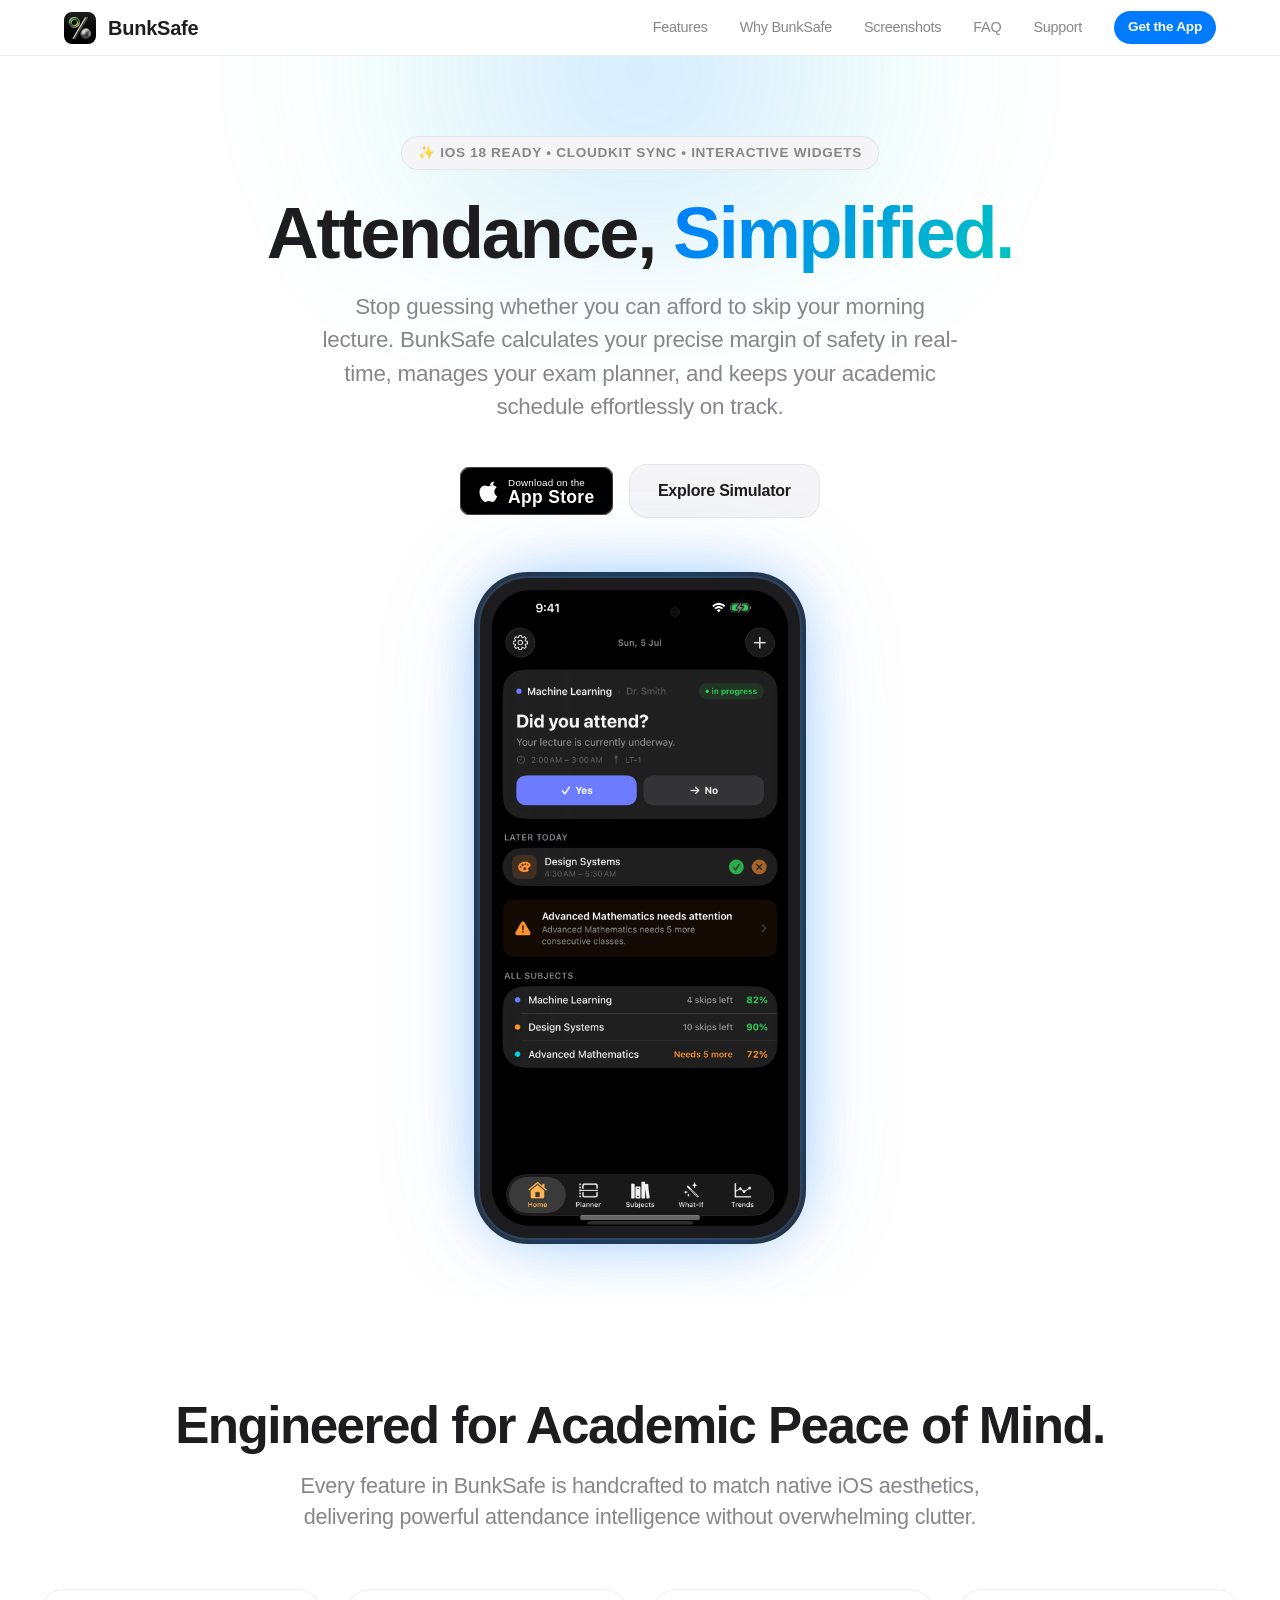
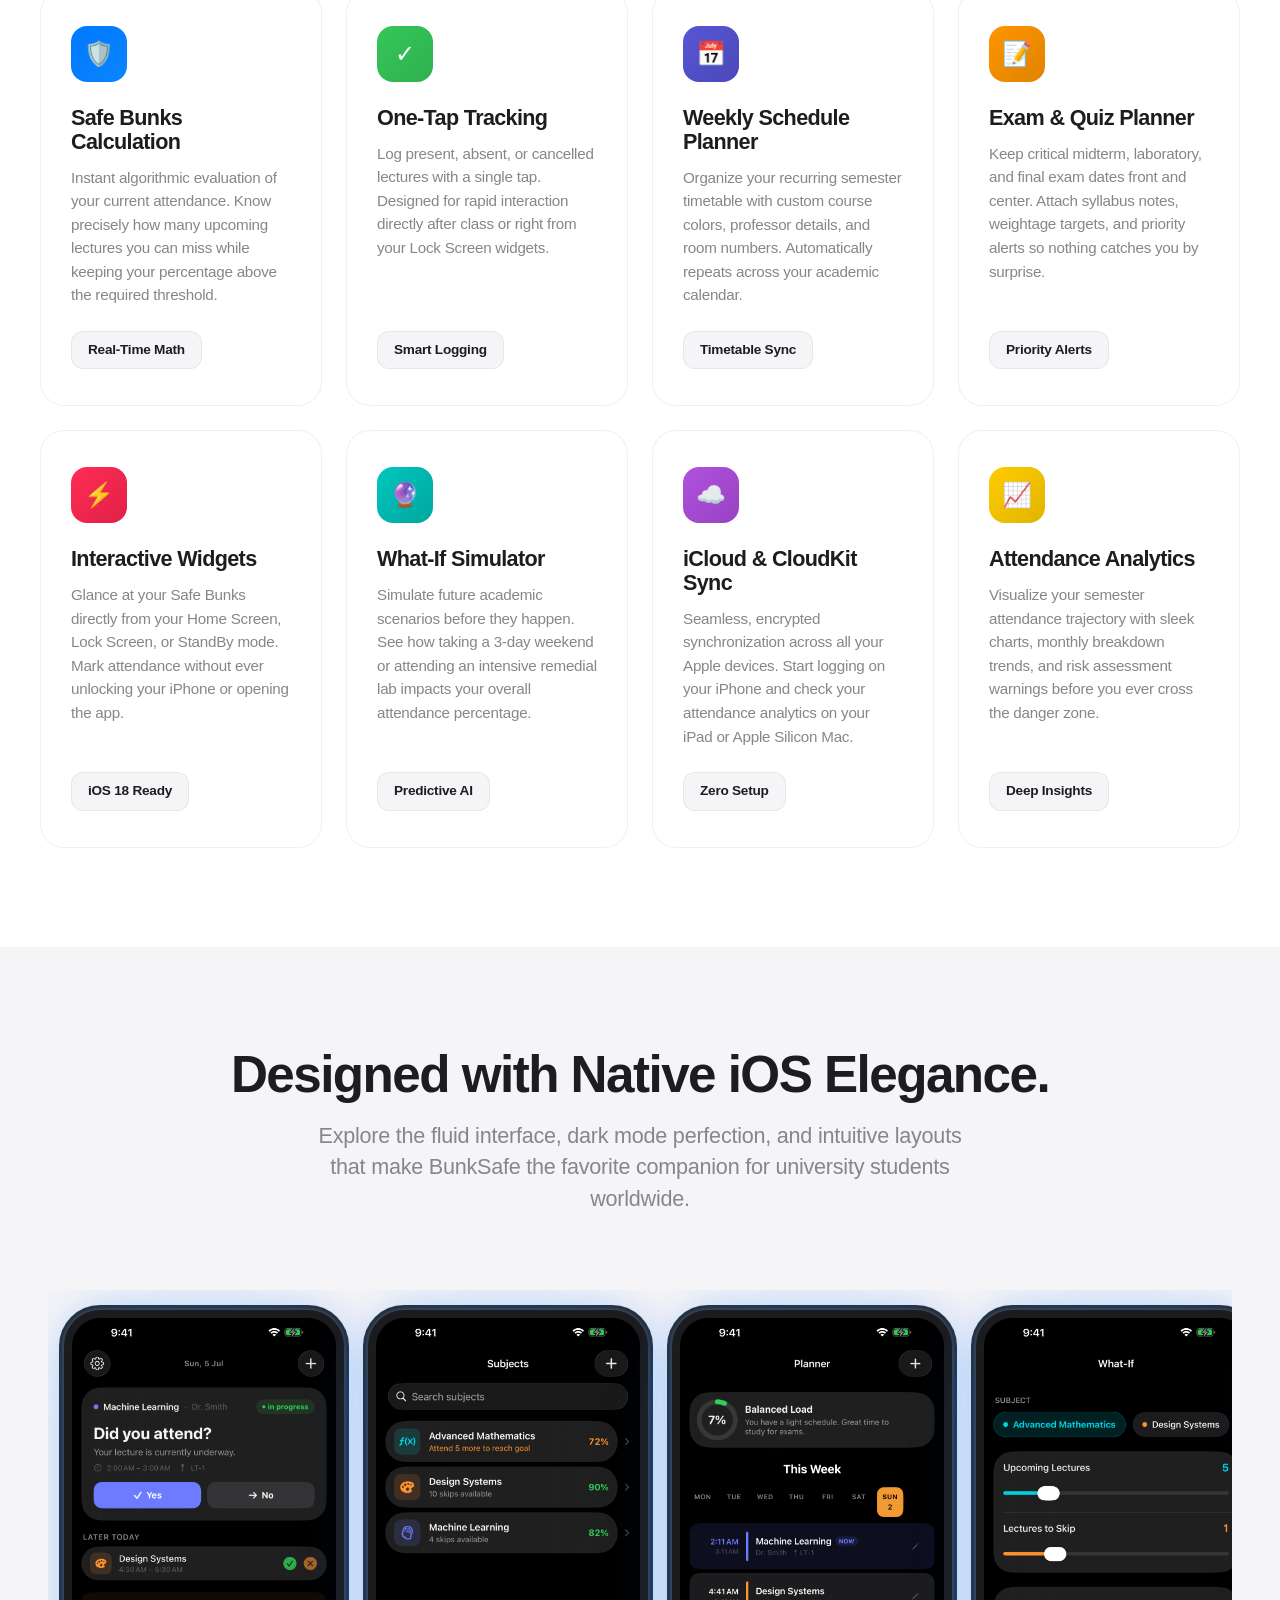
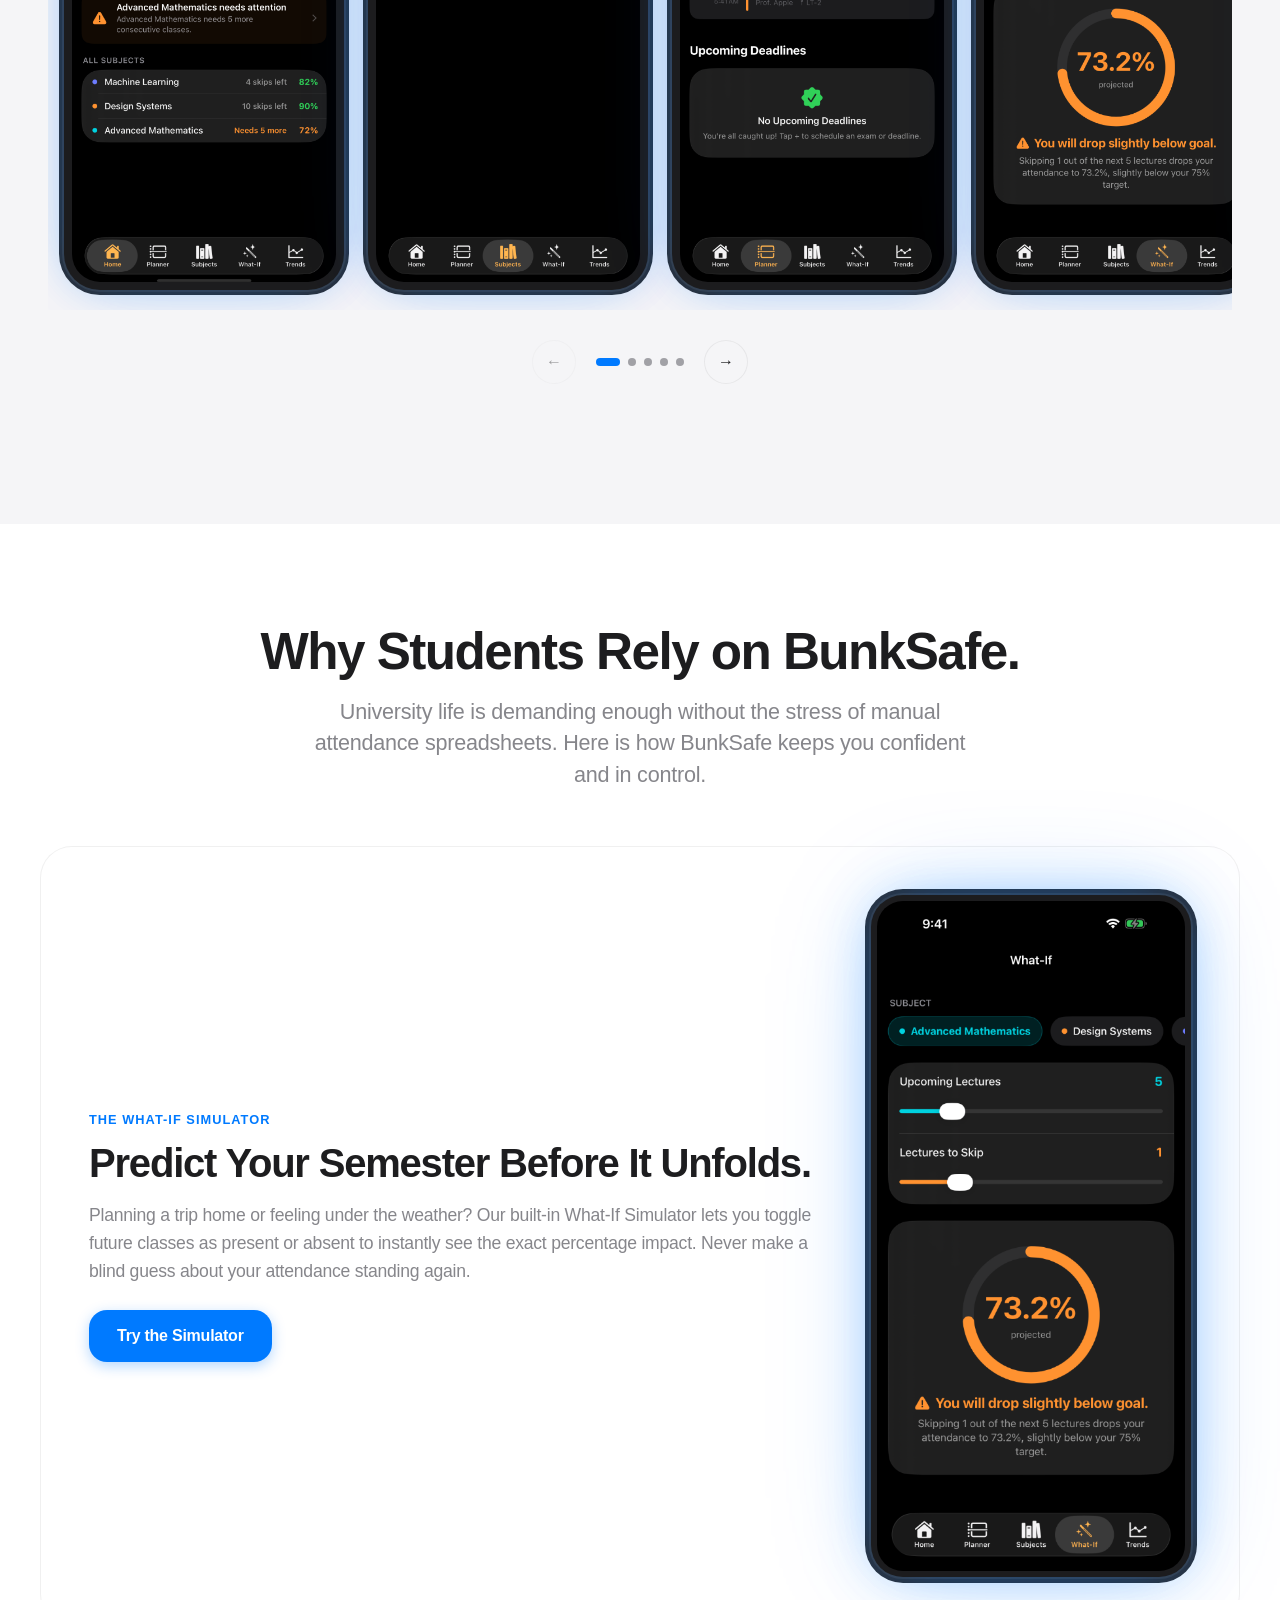
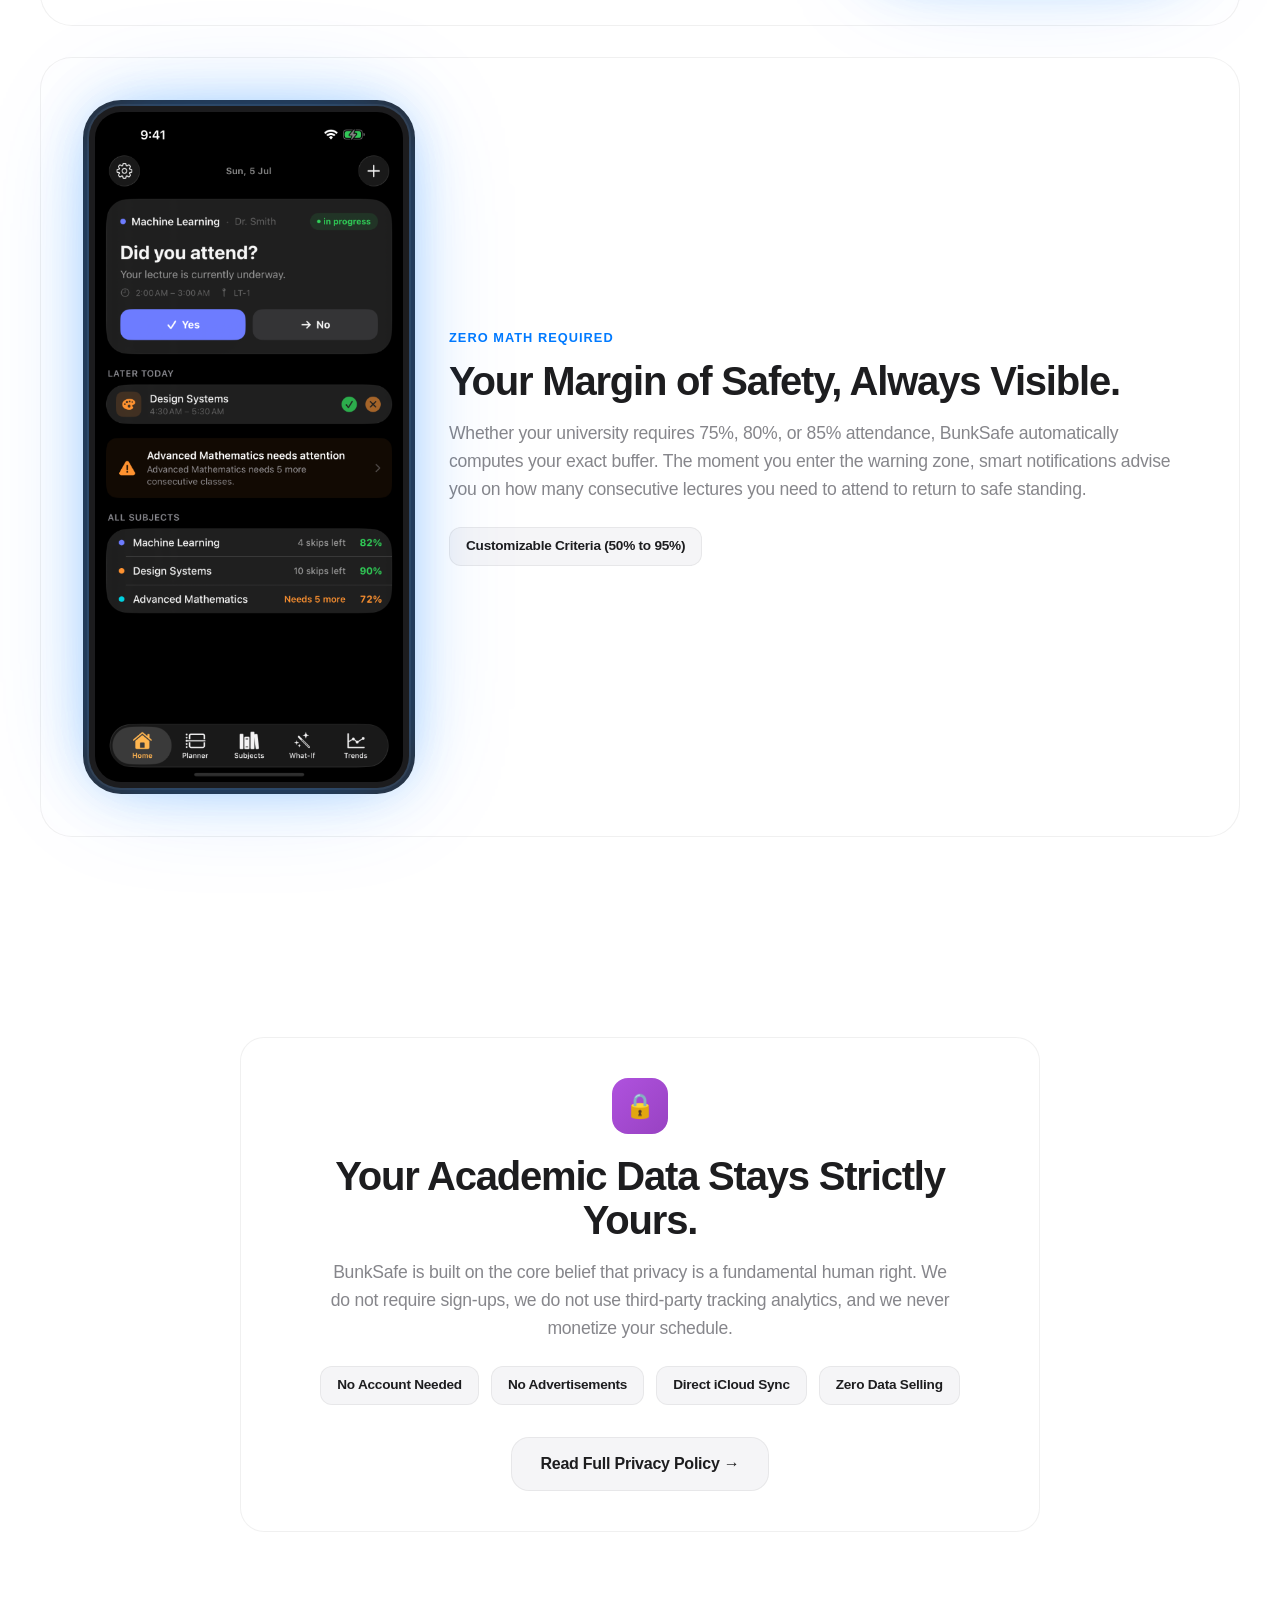
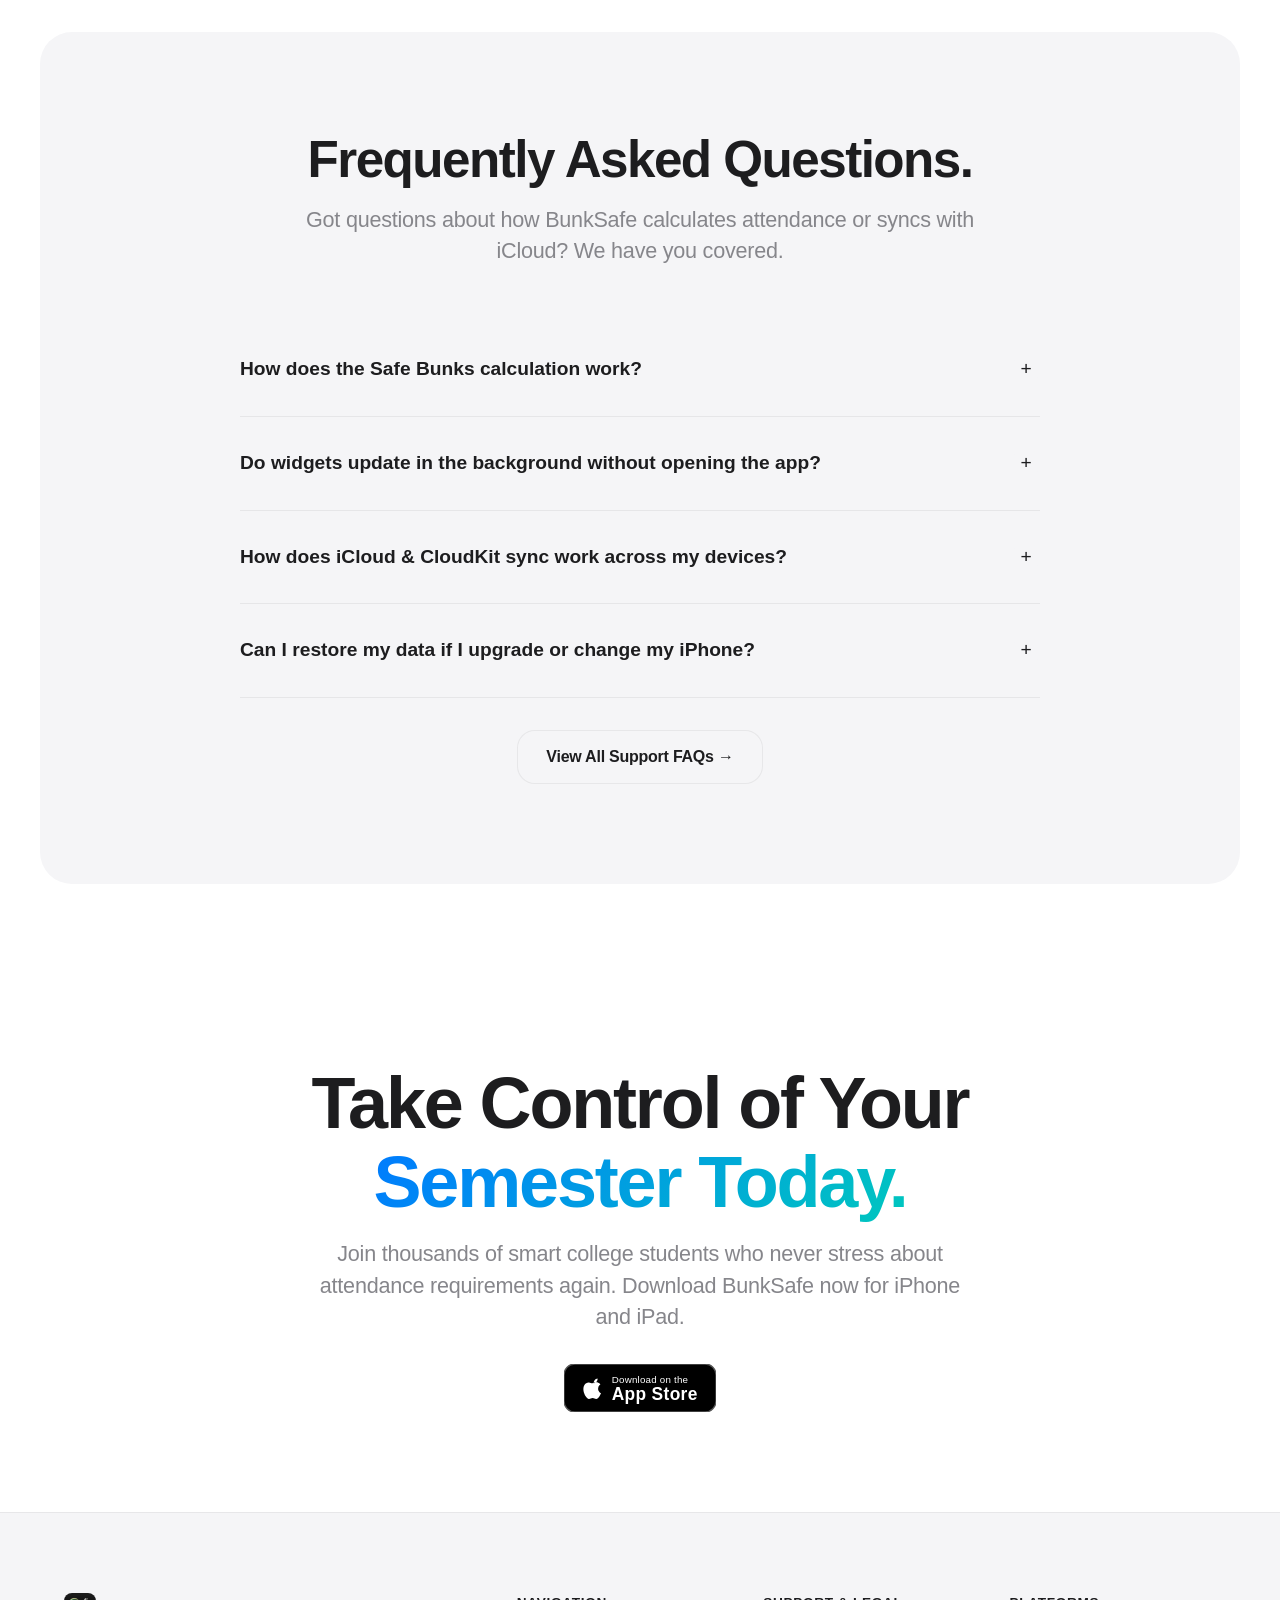
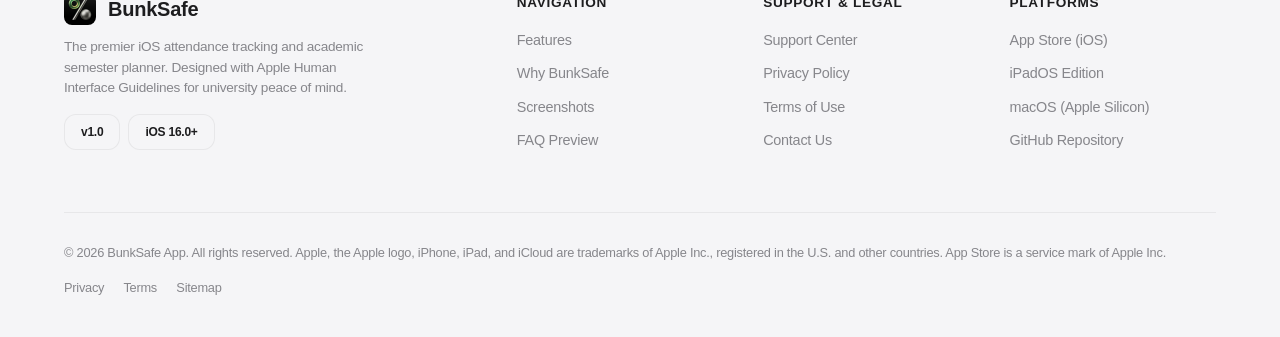
==== commit cd01c33a: "added images" ====
--- a/Website/index.html
+++ b/Website/index.html
@@ -8,8 +8,8 @@
   
   <!-- Canonical & Favicons -->
   <link rel="canonical" href="https://yourdomain.com/index.html">
-  <link rel="icon" type="image/png" href="assets/icons/favicon.png">
-  <link rel="icon" type="image/x-icon" href="assets/icons/favicon.ico">
+  <link rel="icon" type="image/png" href="assets/icons/favicon.png?v=2026">
+  <link rel="icon" type="image/x-icon" href="assets/icons/favicon.ico?v=2026">
   <link rel="manifest" href="manifest.webmanifest">
   
   <!-- OpenGraph & Social Cards -->
@@ -24,9 +24,9 @@
   <meta name="twitter:image" content="assets/images/og-image.png">
 
   <!-- Stylesheets -->
-  <link rel="stylesheet" href="assets/css/style.min.css">
-  <link rel="preload" href="assets/icons/app-icon.png" as="image">
-  <link rel="preload" href="assets/images/app-store-badge.svg" as="image">
+  <link rel="stylesheet" href="assets/css/style.min.css?v=silver">
+  <link rel="preload" href="assets/icons/app-icon.png?v=2026" as="image">
+  <link rel="preload" href="assets/images/app-store-badge.svg?v=centered2026" as="image">
 
   <!-- Structured Data Schema (JSON-LD) -->
   <script type="application/ld+json">
@@ -58,7 +58,7 @@
   <header class="navbar" role="banner">
     <nav class="container nav-container" role="navigation" aria-label="Main Navigation">
       <a href="index.html" class="nav-brand" aria-label="BunkSafe Home">
-        <img src="assets/icons/app-icon.png" alt="BunkSafe App Icon" width="32" height="32">
+        <img src="assets/icons/app-icon.png?v=2026" alt="BunkSafe App Icon" width="32" height="32">
         <span>BunkSafe</span>
       </a>
       
@@ -100,7 +100,7 @@
       
       <div class="hero-actions">
         <a href="https://apps.apple.com/app/idYOUR_APP_ID" class="app-store-btn" target="_blank" rel="noopener noreferrer" aria-label="Download BunkSafe on the App Store">
-          <img src="assets/images/app-store-badge.svg" alt="Download on the App Store" width="135" height="40">
+          <img src="assets/images/app-store-badge.svg?v=centered2026" alt="Download on the App Store" width="140" height="44">
         </a>
         <a href="#why-bunksafe" class="btn btn-secondary">
           Explore Simulator
@@ -114,7 +114,7 @@
             <div class="camera-lens"></div>
           </div>
           <div class="iphone-screen">
-            <img src="assets/screenshots/1.png" alt="BunkSafe Main Dashboard showing Safe Bunks calculation" width="400" height="866" loading="eager">
+            <img src="assets/screenshots/1.png?v=darkmode2026" alt="BunkSafe Main Dashboard showing Safe Bunks calculation" width="400" height="866" loading="eager">
           </div>
           <div class="home-indicator"></div>
         </div>
@@ -258,58 +258,34 @@
         <div class="carousel-container fade-in-section" role="region" aria-label="App Store Screenshots Carousel">
           <div class="carousel-track-wrapper">
             <div class="carousel-track">
-              <!-- Slide 1 -->
-              <div class="carousel-slide" role="group" aria-label="Screenshot 1 of 9: Safe Bunks calculation">
+              <!-- Slide 1: Main Dashboard -->
+              <div class="carousel-slide" role="group" aria-label="Screenshot 1 of 5: Main Dashboard">
                 <div class="carousel-slide-inner">
-                  <img src="assets/screenshots/1.png" alt="BunkSafe Safe Bunks calculation screen" width="400" height="866" loading="lazy">
+                  <img src="assets/screenshots/1.png?v=darkmode2026" alt="BunkSafe Main Dashboard showing Safe Bunks calculation and live status" width="400" height="866" loading="lazy">
                 </div>
               </div>
-              <!-- Slide 2 -->
-              <div class="carousel-slide" role="group" aria-label="Screenshot 2 of 9: Attendance Tracking">
+              <!-- Slide 2: Subjects & Attendance -->
+              <div class="carousel-slide" role="group" aria-label="Screenshot 2 of 5: Subjects and Attendance Tracking">
                 <div class="carousel-slide-inner">
-                  <img src="assets/screenshots/2.png" alt="BunkSafe one-tap attendance tracking view" width="400" height="866" loading="lazy">
+                  <img src="assets/screenshots/2.png?v=darkmode2026" alt="BunkSafe subject list with course percentages and skips remaining" width="400" height="866" loading="lazy">
                 </div>
               </div>
-              <!-- Slide 3 -->
-              <div class="carousel-slide" role="group" aria-label="Screenshot 3 of 9: Schedule Planner">
+              <!-- Slide 3: Weekly Timetable Planner -->
+              <div class="carousel-slide" role="group" aria-label="Screenshot 3 of 5: Weekly Schedule Planner">
                 <div class="carousel-slide-inner">
-                  <img src="assets/screenshots/3.png" alt="BunkSafe weekly class timetable planner" width="400" height="866" loading="lazy">
+                  <img src="assets/screenshots/3.png?v=darkmode2026" alt="BunkSafe weekly class timetable planner and balanced load score" width="400" height="866" loading="lazy">
                 </div>
               </div>
-              <!-- Slide 4 -->
-              <div class="carousel-slide" role="group" aria-label="Screenshot 4 of 9: Exam Tracker">
+              <!-- Slide 4: What-If AI Simulator -->
+              <div class="carousel-slide" role="group" aria-label="Screenshot 4 of 5: What-If AI Simulator">
                 <div class="carousel-slide-inner">
-                  <img src="assets/screenshots/4.png" alt="BunkSafe exam and quiz schedule view" width="400" height="866" loading="lazy">
+                  <img src="assets/screenshots/6.png?v=darkmode2026" alt="BunkSafe What-If attendance prediction simulator sliders" width="400" height="866" loading="lazy">
                 </div>
               </div>
-              <!-- Slide 5 -->
-              <div class="carousel-slide" role="group" aria-label="Screenshot 5 of 9: Home Screen Widgets">
+              <!-- Slide 5: Trends & Analytics -->
+              <div class="carousel-slide" role="group" aria-label="Screenshot 5 of 5: Trends and Analytics Dashboard">
                 <div class="carousel-slide-inner">
-                  <img src="assets/screenshots/5.png" alt="BunkSafe iOS lock screen and home screen interactive widgets" width="400" height="866" loading="lazy">
-                </div>
-              </div>
-              <!-- Slide 6 -->
-              <div class="carousel-slide" role="group" aria-label="Screenshot 6 of 9: What-If Simulator">
-                <div class="carousel-slide-inner">
-                  <img src="assets/screenshots/6.png" alt="BunkSafe What-If attendance prediction simulator" width="400" height="866" loading="lazy">
-                </div>
-              </div>
-              <!-- Slide 7 -->
-              <div class="carousel-slide" role="group" aria-label="Screenshot 7 of 9: iCloud Sync Status">
-                <div class="carousel-slide-inner">
-                  <img src="assets/screenshots/7.png" alt="BunkSafe iCloud sync settings and device management" width="400" height="866" loading="lazy">
-                </div>
-              </div>
-              <!-- Slide 8 -->
-              <div class="carousel-slide" role="group" aria-label="Screenshot 8 of 9: Analytics Dashboard">
-                <div class="carousel-slide-inner">
-                  <img src="assets/screenshots/8.png" alt="BunkSafe attendance percentage analytics charts" width="400" height="866" loading="lazy">
-                </div>
-              </div>
-              <!-- Slide 9 -->
-              <div class="carousel-slide" role="group" aria-label="Screenshot 9 of 9: Customization & Themes">
-                <div class="carousel-slide-inner">
-                  <img src="assets/screenshots/9.png" alt="BunkSafe custom subject colors and system dark mode appearance" width="400" height="866" loading="lazy">
+                  <img src="assets/screenshots/8.png?v=darkmode2026" alt="BunkSafe academic health trends and 14-day attendance curves" width="400" height="866" loading="lazy">
                 </div>
               </div>
             </div>
@@ -350,13 +326,13 @@
           </div>
         </div>
         <div>
-          <img src="assets/screenshots/6.png" alt="What-If Simulator preview" width="260" height="563" class="iphone-frame" style="height: auto; padding: 6px; border-radius: 32px;" loading="lazy">
+          <img src="assets/screenshots/6.png?v=darkmode2026" alt="What-If Simulator preview" width="260" height="563" class="iphone-frame" style="height: auto; padding: 6px; border-radius: 32px;" loading="lazy">
         </div>
       </div>
 
       <div class="why-card fade-in-section">
         <div>
-          <img src="assets/screenshots/1.png" alt="Safe Bunks dashboard preview" width="260" height="563" class="iphone-frame" style="height: auto; padding: 6px; border-radius: 32px;" loading="lazy">
+          <img src="assets/screenshots/1.png?v=darkmode2026" alt="Safe Bunks dashboard preview" width="260" height="563" class="iphone-frame" style="height: auto; padding: 6px; border-radius: 32px;" loading="lazy">
         </div>
         <div class="why-content">
           <span class="why-badge">Zero Math Required</span>
@@ -470,7 +446,7 @@
         </p>
         <div style="display: flex; justify-content: center; gap: 16px; flex-wrap: wrap;">
           <a href="https://apps.apple.com/app/idYOUR_APP_ID" class="app-store-btn" target="_blank" rel="noopener noreferrer" aria-label="Download BunkSafe on the App Store">
-            <img src="assets/images/app-store-badge.svg" alt="Download on the App Store" width="135" height="40">
+            <img src="assets/images/app-store-badge.svg?v=centered2026" alt="Download on the App Store" width="140" height="44">
           </a>
         </div>
       </div>
@@ -485,14 +461,14 @@
       <div class="footer-grid">
         <div>
           <a href="index.html" class="nav-brand" aria-label="BunkSafe Home">
-            <img src="assets/icons/app-icon.png" alt="BunkSafe Logo" width="28" height="28">
+            <img src="assets/icons/app-icon.png?v=2026" alt="BunkSafe Logo" width="28" height="28">
             <span>BunkSafe</span>
           </a>
           <p class="footer-brand-desc">
             The premier iOS attendance tracking and academic semester planner. Designed with Apple Human Interface Guidelines for university peace of mind.
           </p>
           <div class="mt-2" style="display: flex; gap: 8px;">
-            <span class="app-meta-badge" style="font-size: 0.75rem;">v2.4.0</span>
+            <span class="app-meta-badge" style="font-size: 0.75rem;">v1.0</span>
             <span class="app-meta-badge" style="font-size: 0.75rem;">iOS 16.0+</span>
           </div>
         </div>
--- a/Website/assets/css/style.min.css
+++ b/Website/assets/css/style.min.css
@@ -1 +1 @@
-:root { --primary-color: #007AFF; --primary-hover: #0062CC; --primary-active: #0051A8; --accent-blue: #0A84FF; --color-green: #34C759; --color-purple: #5856D6; --color-orange: #FF9500; --color-red: #FF2D55; --color-teal: #00C7BE; --color-indigo: #AF52DE; --color-yellow: #FFCC00; --bg-color: #FFFFFF; --bg-secondary: #F5F5F7; --bg-tertiary: #E8E8ED; --text-primary: #1D1D1F; --text-secondary: #86868B; --text-tertiary: #A1A1A6; --card-bg: rgba(255, 255, 255, 0.8); --card-border: rgba(0, 0, 0, 0.06); --nav-bg: rgba(255, 255, 255, 0.75); --nav-border: rgba(0, 0, 0, 0.08); --modal-bg: #FFFFFF; --pill-bg: #F5F5F7; --shadow-sm: 0 2px 8px rgba(0, 0, 0, 0.04); --shadow-md: 0 8px 24px rgba(0, 0, 0, 0.08); --shadow-lg: 0 20px 48px rgba(0, 0, 0, 0.12); --shadow-xl: 0 32px 64px rgba(0, 0, 0, 0.16); --shadow-glow: 0 0 40px rgba(0, 122, 255, 0.15); --max-width: 1200px; --header-height: 56px; --radius-sm: 12px; --radius-md: 18px; --radius-lg: 24px; --radius-xl: 32px; --radius-iphone: 48px; --transition-fast: 0.15s cubic-bezier(0.4, 0, 0.2, 1); --transition-normal: 0.3s cubic-bezier(0.25, 1, 0.5, 1); --transition-smooth: 0.5s cubic-bezier(0.16, 1, 0.3, 1); } @media (prefers-color-scheme: dark) { :root { --bg-color: #000000; --bg-secondary: #0A0A0C; --bg-tertiary: #1C1C1E; --text-primary: #F5F5F7; --text-secondary: #A1A1A6; --text-tertiary: #6E6E73; --card-bg: rgba(28, 28, 30, 0.65); --card-border: rgba(255, 255, 255, 0.1); --nav-bg: rgba(10, 10, 12, 0.75); --nav-border: rgba(255, 255, 255, 0.12); --modal-bg: #1C1C1E; --pill-bg: rgba(255, 255, 255, 0.1); --shadow-sm: 0 2px 8px rgba(0, 0, 0, 0.3); --shadow-md: 0 8px 24px rgba(0, 0, 0, 0.4); --shadow-lg: 0 20px 48px rgba(0, 0, 0, 0.6); --shadow-xl: 0 32px 64px rgba(0, 0, 0, 0.8); --shadow-glow: 0 0 60px rgba(0, 122, 255, 0.25); } } *, *::before, *::after { box-sizing: border-box; margin: 0; padding: 0; } html { font-size: 16px; scroll-behavior: smooth; -webkit-text-size-adjust: 100%; } body { font-family: -apple-system, BlinkMacSystemFont, "SF Pro Display", "SF Pro Text", "Helvetica Neue", Helvetica, Arial, sans-serif; background-color: var(--bg-color); color: var(--text-primary); line-height: 1.5; letter-spacing: -0.015em; font-feature-settings: "kern" 1, "liga" 1; -webkit-font-smoothing: antialiased; -moz-osx-font-smoothing: grayscale; overflow-x: hidden; transition: background-color var(--transition-normal), color var(--transition-normal); } img, svg, picture, video { max-width: 100%; height: auto; display: block; } a { color: var(--primary-color); text-decoration: none; transition: color var(--transition-fast), opacity var(--transition-fast); } a:hover { opacity: 0.85; } button, input, textarea, select { font: inherit; color: inherit; background: none; border: none; outline: none; } ul, ol { list-style: none; } h1, h2, h3, h4, h5, h6 { color: var(--text-primary); font-weight: 700; line-height: 1.1; letter-spacing: -0.03em; } .hero-title { font-size: clamp(2.5rem, 6vw, 4.5rem); font-weight: 700; max-width: 800px; margin: 0 auto 1rem; } .section-title { font-size: clamp(2rem, 4vw, 3.2rem); font-weight: 700; text-align: center; margin-bottom: 1rem; } .section-subtitle { font-size: clamp(1.1rem, 2vw, 1.35rem); color: var(--text-secondary); text-align: center; max-width: 680px; margin: 0 auto 3.5rem; font-weight: 400; line-height: 1.45; } .tagline-badge { display: inline-flex; align-items: center; gap: 6px; padding: 6px 16px; border-radius: 100px; background-color: var(--pill-bg); border: 1px solid var(--card-border); font-size: 0.85rem; font-weight: 600; color: var(--text-secondary); text-transform: uppercase; letter-spacing: 0.05em; margin-bottom: 1.5rem; } .text-gradient { background: linear-gradient(135deg, var(--primary-color) 0%, #00C7BE 100%); -webkit-background-clip: text; -webkit-text-fill-color: transparent; display: inline-block; } .text-center { text-align: center; } .mt-1 { margin-top: 0.5rem; } .mt-2 { margin-top: 1rem; } .mt-3 { margin-top: 1.5rem; } .mt-4 { margin-top: 2rem; } .mt-6 { margin-top: 3rem; } .mb-2 { margin-bottom: 1rem; } .mb-4 { margin-bottom: 2rem; } .container { width: 100%; max-width: var(--max-width); margin: 0 auto; padding: 0 24px; } .section-padding { padding: 100px 0; } .bg-secondary { background-color: var(--bg-secondary); } .grid-2 { display: grid; grid-template-columns: repeat(2, 1fr); gap: 32px; } .grid-3 { display: grid; grid-template-columns: repeat(3, 1fr); gap: 32px; } .grid-4 { display: grid; grid-template-columns: repeat(4, 1fr); gap: 24px; } .navbar { position: sticky; top: 0; left: 0; width: 100%; height: var(--header-height); background: var(--nav-bg); backdrop-filter: blur(20px); -webkit-backdrop-filter: blur(20px); border-bottom: 1px solid var(--nav-border); z-index: 1000; transition: background-color var(--transition-normal); } .nav-container { display: flex; align-items: center; justify-content: space-between; height: 100%; } .nav-brand { display: flex; align-items: center; gap: 12px; font-weight: 600; font-size: 1.25rem; color: var(--text-primary); } .nav-brand img { width: 32px; height: 32px; border-radius: 8px; } .nav-links { display: flex; align-items: center; gap: 32px; } .nav-link { font-size: 0.9rem; color: var(--text-secondary); font-weight: 500; transition: color var(--transition-fast); } .nav-link:hover, .nav-link.active { color: var(--text-primary); } .nav-cta { padding: 6px 14px; background-color: var(--primary-color); color: #FFFFFF !important; border-radius: 100px; font-size: 0.85rem; font-weight: 600; transition: transform var(--transition-fast), background-color var(--transition-fast); } .nav-cta:hover { background-color: var(--primary-hover); transform: scale(1.03); } .hamburger { display: none; flex-direction: column; gap: 5px; cursor: pointer; padding: 8px; z-index: 1001; } .hamburger span { width: 22px; height: 2px; background-color: var(--text-primary); border-radius: 2px; transition: var(--transition-normal); } .hero-section { position: relative; padding: 80px 0 60px; text-align: center; overflow: hidden; } .hero-bg-glow { position: absolute; top: -15%; left: 50%; transform: translateX(-50%); width: 800px; height: 400px; background: radial-gradient(circle, rgba(0, 122, 255, 0.18) 0%, rgba(0, 199, 190, 0.08) 50%, rgba(0,0,0,0) 80%); filter: blur(60px); z-index: -1; pointer-events: none; } .hero-description { font-size: clamp(1.15rem, 2.5vw, 1.4rem); color: var(--text-secondary); max-width: 640px; margin: 0 auto 2.5rem; font-weight: 400; } .hero-actions { display: flex; align-items: center; justify-content: center; gap: 16px; flex-wrap: wrap; margin-bottom: 60px; } .app-store-btn { display: inline-block; transition: transform var(--transition-fast), opacity var(--transition-fast); } .app-store-btn:hover { transform: translateY(-2px); opacity: 0.95; } .app-store-btn img { height: 48px; width: auto; } .mockup-wrapper { position: relative; display: flex; justify-content: center; align-items: center; margin: 0 auto; max-width: 340px; perspective: 1000px; } .iphone-frame { position: relative; width: 320px; height: 660px; background: #1C1C1E; border-radius: var(--radius-iphone); padding: 12px; box-shadow: var(--shadow-xl), 0 0 0 2px #3A3A3C, 0 0 0 6px #2C2C2E; overflow: hidden; transition: transform var(--transition-smooth); } .iphone-frame:hover { transform: translateY(-8px) rotateX(2deg); } .dynamic-island { position: absolute; top: 20px; left: 50%; transform: translateX(-50%); width: 96px; height: 28px; background-color: #000000; border-radius: 20px; z-index: 10; display: flex; align-items: center; justify-content: flex-end; padding-right: 8px; } .camera-lens { width: 10px; height: 10px; background: #0D0D0D; border: 1px solid #1A1A1A; border-radius: 50%; } .iphone-screen { position: relative; width: 100%; height: 100%; border-radius: calc(var(--radius-iphone) - 10px); overflow: hidden; background-color: #0A0A0C; } .iphone-screen img { width: 100%; height: 100%; object-fit: cover; } .home-indicator { position: absolute; bottom: 18px; left: 50%; transform: translateX(-50%); width: 120px; height: 5px; background-color: rgba(255, 255, 255, 0.4); border-radius: 10px; z-index: 10; } .feature-card { position: relative; background: var(--card-bg); backdrop-filter: blur(20px); -webkit-backdrop-filter: blur(20px); border: 1px solid var(--card-border); border-radius: var(--radius-lg); padding: 36px 30px; transition: transform var(--transition-normal), box-shadow var(--transition-normal); overflow: hidden; display: flex; flex-direction: column; justify-content: space-between; } .feature-card:hover { transform: translateY(-6px); box-shadow: var(--shadow-lg); } .feature-icon-wrapper { width: 56px; height: 56px; border-radius: 16px; display: flex; align-items: center; justify-content: center; margin-bottom: 24px; font-size: 1.5rem; color: #FFFFFF; background: linear-gradient(135deg, var(--primary-color), var(--accent-blue)); } .feature-icon-wrapper.green { background: linear-gradient(135deg, #34C759, #30B04F); } .feature-icon-wrapper.purple { background: linear-gradient(135deg, #5856D6, #4A48B8); } .feature-icon-wrapper.orange { background: linear-gradient(135deg, #FF9500, #E08300); } .feature-icon-wrapper.red { background: linear-gradient(135deg, #FF2D55, #E02047); } .feature-icon-wrapper.teal { background: linear-gradient(135deg, #00C7BE, #00A69E); } .feature-icon-wrapper.indigo { background: linear-gradient(135deg, #AF52DE, #9842C2); } .feature-icon-wrapper.yellow { background: linear-gradient(135deg, #FFCC00, #E0B400); } .feature-title { font-size: 1.35rem; font-weight: 700; margin-bottom: 12px; color: var(--text-primary); } .feature-desc { font-size: 0.95rem; color: var(--text-secondary); line-height: 1.55; } .why-card { background: var(--card-bg); border: 1px solid var(--card-border); border-radius: var(--radius-xl); padding: 48px; display: flex; align-items: center; gap: 40px; } .why-content { flex: 1; } .why-badge { font-size: 0.8rem; font-weight: 700; color: var(--primary-color); text-transform: uppercase; letter-spacing: 0.08em; margin-bottom: 12px; display: block; } .why-title { font-size: clamp(1.8rem, 3.5vw, 2.5rem); margin-bottom: 16px; } .why-desc { font-size: 1.1rem; color: var(--text-secondary); line-height: 1.6; } .carousel-section { position: relative; overflow: hidden; } .carousel-container { position: relative; padding: 20px 0 40px; } .carousel-track-wrapper { overflow: hidden; margin: 0 -16px; padding: 20px 16px; } .carousel-track { display: flex; gap: 24px; transition: transform var(--transition-smooth); will-change: transform; } .carousel-slide { flex: 0 0 auto; width: 280px; height: 580px; background: #1C1C1E; border-radius: 36px; padding: 8px; box-shadow: var(--shadow-md), 0 0 0 1px var(--card-border); position: relative; overflow: hidden; cursor: grab; user-select: none; } .carousel-slide:active { cursor: grabbing; } .carousel-slide-inner { width: 100%; height: 100%; border-radius: 28px; overflow: hidden; background: #0A0A0C; } .carousel-slide img { width: 100%; height: 100%; object-fit: cover; pointer-events: none; } .carousel-controls { display: flex; align-items: center; justify-content: center; gap: 20px; margin-top: 30px; } .carousel-btn { width: 44px; height: 44px; border-radius: 50%; background-color: var(--pill-bg); border: 1px solid var(--card-border); color: var(--text-primary); display: flex; align-items: center; justify-content: center; cursor: pointer; transition: background-color var(--transition-fast), transform var(--transition-fast); } .carousel-btn:hover { background-color: var(--primary-color); color: #FFFFFF; transform: scale(1.08); } .carousel-dots { display: flex; align-items: center; gap: 8px; } .carousel-dot { width: 8px; height: 8px; border-radius: 50%; background-color: var(--text-tertiary); cursor: pointer; transition: width var(--transition-fast), background-color var(--transition-fast); } .carousel-dot.active { width: 24px; border-radius: 100px; background-color: var(--primary-color); } .faq-list { max-width: 800px; margin: 0 auto; } .faq-item { border-bottom: 1px solid var(--card-border); padding: 24px 0; } .faq-question { width: 100%; display: flex; align-items: center; justify-content: space-between; text-align: left; font-size: 1.2rem; font-weight: 600; color: var(--text-primary); cursor: pointer; padding: 8px 0; transition: color var(--transition-fast); } .faq-question:hover { color: var(--primary-color); } .faq-icon { width: 28px; height: 28px; border-radius: 50%; background-color: var(--pill-bg); display: flex; align-items: center; justify-content: center; font-size: 1.2rem; font-weight: 400; color: var(--text-primary); transition: transform var(--transition-normal); flex-shrink: 0; margin-left: 16px; } .faq-item.active .faq-icon { transform: rotate(45deg); background-color: var(--primary-color); color: #FFFFFF; } .faq-answer { max-height: 0; overflow: hidden; transition: max-height var(--transition-normal); } .faq-answer-inner { padding: 16px 0 8px; font-size: 1rem; color: var(--text-secondary); line-height: 1.65; } .btn { display: inline-flex; align-items: center; justify-content: center; gap: 8px; padding: 14px 28px; border-radius: var(--radius-md); font-size: 1rem; font-weight: 600; cursor: pointer; transition: transform var(--transition-fast), background-color var(--transition-fast), box-shadow var(--transition-fast); } .btn-primary { background-color: var(--primary-color); color: #FFFFFF; box-shadow: 0 4px 14px rgba(0, 122, 255, 0.3); } .btn-primary:hover { background-color: var(--primary-hover); transform: translateY(-2px); box-shadow: 0 6px 20px rgba(0, 122, 255, 0.4); } .btn-secondary { background-color: var(--pill-bg); color: var(--text-primary); border: 1px solid var(--card-border); } .btn-secondary:hover { background-color: var(--bg-tertiary); transform: translateY(-2px); } .app-meta-badge { display: inline-flex; align-items: center; gap: 8px; padding: 8px 16px; border-radius: var(--radius-sm); background: var(--pill-bg); border: 1px solid var(--card-border); font-size: 0.85rem; font-weight: 600; color: var(--text-primary); } .form-group { margin-bottom: 20px; text-align: left; } .form-label { display: block; font-size: 0.9rem; font-weight: 600; color: var(--text-primary); margin-bottom: 8px; } .form-input, .form-textarea { width: 100%; padding: 14px 18px; border-radius: var(--radius-sm); background-color: var(--pill-bg); border: 1px solid var(--card-border); color: var(--text-primary); font-size: 1rem; transition: border-color var(--transition-fast), box-shadow var(--transition-fast); } .form-input:focus, .form-textarea:focus { border-color: var(--primary-color); box-shadow: 0 0 0 4px rgba(0, 122, 255, 0.15); } .footer { background-color: var(--bg-secondary); border-top: 1px solid var(--card-border); padding: 80px 0 40px; font-size: 0.9rem; color: var(--text-secondary); } .footer-grid { display: grid; grid-template-columns: 2fr repeat(3, 1fr); gap: 40px; margin-bottom: 60px; } .footer-brand-desc { margin-top: 12px; max-width: 300px; font-size: 0.85rem; line-height: 1.5; } .footer-col-title { font-size: 0.85rem; font-weight: 700; color: var(--text-primary); text-transform: uppercase; letter-spacing: 0.05em; margin-bottom: 16px; } .footer-links { display: flex; flex-direction: column; gap: 12px; } .footer-link { color: var(--text-secondary); transition: color var(--transition-fast); } .footer-link:hover { color: var(--primary-color); } .footer-bottom { padding-top: 30px; border-top: 1px solid var(--card-border); display: flex; align-items: center; justify-content: space-between; flex-wrap: wrap; gap: 16px; font-size: 0.8rem; } .privacy-highlight-box { background: var(--card-bg); border: 1px solid var(--card-border); border-radius: var(--radius-lg); padding: 40px; text-align: center; max-width: 800px; margin: 0 auto; } .legal-content { max-width: 800px; margin: 0 auto; background: var(--card-bg); border: 1px solid var(--card-border); border-radius: var(--radius-lg); padding: 48px; } .legal-content h2 { font-size: 1.6rem; margin: 2.5rem 0 1rem; padding-bottom: 0.5rem; border-bottom: 1px solid var(--card-border); } .legal-content p, .legal-content ul { font-size: 1.05rem; color: var(--text-secondary); line-height: 1.7; margin-bottom: 1.2rem; } .legal-content ul { padding-left: 24px; list-style: disc; } .legal-content li { margin-bottom: 0.5rem; } @media (max-width: 1024px) { .grid-4 { grid-template-columns: repeat(2, 1fr); } .grid-3 { grid-template-columns: repeat(2, 1fr); } .why-card { flex-direction: column; text-align: center; padding: 36px; } .footer-grid { grid-template-columns: repeat(2, 1fr); } } @media (max-width: 768px) { .section-padding { padding: 60px 0; } .grid-2, .grid-3, .grid-4 { grid-template-columns: 1fr; } .nav-links { position: fixed; top: var(--header-height); left: 0; width: 100%; background: var(--modal-bg); border-bottom: 1px solid var(--card-border); padding: 24px; flex-direction: column; gap: 20px; box-shadow: var(--shadow-lg); transform: translateY(-150%); transition: transform var(--transition-normal); } .nav-links.open { transform: translateY(0); } .hamburger { display: flex; } .hamburger.open span:nth-child(1) { transform: translateY(7px) rotate(45deg); } .hamburger.open span:nth-child(2) { opacity: 0; } .hamburger.open span:nth-child(3) { transform: translateY(-7px) rotate(-45deg); } .legal-content { padding: 28px 20px; } .carousel-slide { width: 240px; height: 500px; } } @media (max-width: 480px) { .hero-title { font-size: 2.2rem; } .section-title { font-size: 1.8rem; } .footer-grid { grid-template-columns: 1fr; } .iphone-frame { width: 280px; height: 580px; } .mockup-wrapper { max-width: 300px; } } a:focus-visible, button:focus-visible, input:focus-visible, textarea:focus-visible, [tabindex]:focus-visible { outline: 3px solid var(--primary-color); outline-offset: 3px; } @media (prefers-reduced-motion: reduce) { *, *::before, *::after { animation-duration: 0.01ms !important; animation-iteration-count: 1 !important; transition-duration: 0.01ms !important; scroll-behavior: auto !important; } } .fade-in-section { opacity: 0; transform: translateY(24px); transition: opacity 0.6s cubic-bezier(0.16, 1, 0.3, 1), transform 0.6s cubic-bezier(0.16, 1, 0.3, 1); will-change: opacity, transform; } .fade-in-section.is-visible { opacity: 1; transform: translateY(0); }+:root { --primary-color: #007AFF; --primary-hover: #0062CC; --primary-active: #0051A8; --accent-blue: #0A84FF; --color-green: #34C759; --color-purple: #5856D6; --color-orange: #FF9500; --color-red: #FF2D55; --color-teal: #00C7BE; --color-indigo: #AF52DE; --color-yellow: #FFCC00; --bg-color: #FFFFFF; --bg-secondary: #F5F5F7; --bg-tertiary: #E8E8ED; --text-primary: #1D1D1F; --text-secondary: #86868B; --text-tertiary: #A1A1A6; --card-bg: rgba(255, 255, 255, 0.8); --card-border: rgba(0, 0, 0, 0.06); --nav-bg: rgba(255, 255, 255, 0.75); --nav-border: rgba(0, 0, 0, 0.08); --modal-bg: #FFFFFF; --pill-bg: #F5F5F7; --shadow-sm: 0 2px 8px rgba(0, 0, 0, 0.04); --shadow-md: 0 8px 24px rgba(0, 0, 0, 0.08); --shadow-lg: 0 20px 48px rgba(0, 0, 0, 0.12); --shadow-xl: 0 32px 64px rgba(0, 0, 0, 0.16); --shadow-glow: 0 0 40px rgba(0, 122, 255, 0.15); --max-width: 1200px; --header-height: 56px; --radius-sm: 12px; --radius-md: 18px; --radius-lg: 24px; --radius-xl: 32px; --radius-iphone: 48px; --transition-fast: 0.15s cubic-bezier(0.4, 0, 0.2, 1); --transition-normal: 0.3s cubic-bezier(0.25, 1, 0.5, 1); --transition-smooth: 0.5s cubic-bezier(0.16, 1, 0.3, 1); } @media (prefers-color-scheme: dark) { :root { --bg-color: #000000; --bg-secondary: #0A0A0C; --bg-tertiary: #1C1C1E; --text-primary: #F5F5F7; --text-secondary: #A1A1A6; --text-tertiary: #6E6E73; --card-bg: rgba(28, 28, 30, 0.65); --card-border: rgba(255, 255, 255, 0.1); --nav-bg: rgba(10, 10, 12, 0.75); --nav-border: rgba(255, 255, 255, 0.12); --modal-bg: #1C1C1E; --pill-bg: rgba(255, 255, 255, 0.1); --shadow-sm: 0 2px 8px rgba(0, 0, 0, 0.3); --shadow-md: 0 8px 24px rgba(0, 0, 0, 0.4); --shadow-lg: 0 20px 48px rgba(0, 0, 0, 0.6); --shadow-xl: 0 32px 64px rgba(0, 0, 0, 0.8); --shadow-glow: 0 0 60px rgba(0, 122, 255, 0.25); } } *, *::before, *::after { box-sizing: border-box; margin: 0; padding: 0; } html { font-size: 16px; scroll-behavior: smooth; -webkit-text-size-adjust: 100%; } body { font-family: -apple-system, BlinkMacSystemFont, "SF Pro Display", "SF Pro Text", "Helvetica Neue", Helvetica, Arial, sans-serif; background-color: var(--bg-color); color: var(--text-primary); line-height: 1.5; letter-spacing: -0.015em; font-feature-settings: "kern" 1, "liga" 1; -webkit-font-smoothing: antialiased; -moz-osx-font-smoothing: grayscale; overflow-x: hidden; transition: background-color var(--transition-normal), color var(--transition-normal); } img, svg, picture, video { max-width: 100%; height: auto; display: block; } a { color: var(--primary-color); text-decoration: none; transition: color var(--transition-fast), opacity var(--transition-fast); } a:hover { opacity: 0.85; } button, input, textarea, select { font: inherit; color: inherit; background: none; border: none; outline: none; } ul, ol { list-style: none; } h1, h2, h3, h4, h5, h6 { color: var(--text-primary); font-weight: 700; line-height: 1.1; letter-spacing: -0.03em; } .hero-title { font-size: clamp(2.5rem, 6vw, 4.5rem); font-weight: 700; max-width: 800px; margin: 0 auto 1rem; } .section-title { font-size: clamp(2rem, 4vw, 3.2rem); font-weight: 700; text-align: center; margin-bottom: 1rem; } .section-subtitle { font-size: clamp(1.1rem, 2vw, 1.35rem); color: var(--text-secondary); text-align: center; max-width: 680px; margin: 0 auto 3.5rem; font-weight: 400; line-height: 1.45; } .tagline-badge { display: inline-flex; align-items: center; gap: 6px; padding: 6px 16px; border-radius: 100px; background-color: var(--pill-bg); border: 1px solid var(--card-border); font-size: 0.85rem; font-weight: 600; color: var(--text-secondary); text-transform: uppercase; letter-spacing: 0.05em; margin-bottom: 1.5rem; } .text-gradient { background: linear-gradient(135deg, var(--primary-color) 0%, #00C7BE 100%); -webkit-background-clip: text; -webkit-text-fill-color: transparent; display: inline-block; } .text-center { text-align: center; } .mt-1 { margin-top: 0.5rem; } .mt-2 { margin-top: 1rem; } .mt-3 { margin-top: 1.5rem; } .mt-4 { margin-top: 2rem; } .mt-6 { margin-top: 3rem; } .mb-2 { margin-bottom: 1rem; } .mb-4 { margin-bottom: 2rem; } .container { width: 100%; max-width: var(--max-width); margin: 0 auto; padding: 0 24px; } .section-padding { padding: 100px 0; } .bg-secondary { background-color: var(--bg-secondary); } .grid-2 { display: grid; grid-template-columns: repeat(2, 1fr); gap: 32px; } .grid-3 { display: grid; grid-template-columns: repeat(3, 1fr); gap: 32px; } .grid-4 { display: grid; grid-template-columns: repeat(4, 1fr); gap: 24px; } .navbar { position: sticky; top: 0; left: 0; width: 100%; height: var(--header-height); background: var(--nav-bg); backdrop-filter: blur(20px); -webkit-backdrop-filter: blur(20px); border-bottom: 1px solid var(--nav-border); z-index: 1000; transition: background-color var(--transition-normal); } .nav-container { display: flex; align-items: center; justify-content: space-between; height: 100%; } .nav-brand { display: flex; align-items: center; gap: 12px; font-weight: 600; font-size: 1.25rem; color: var(--text-primary); } .nav-brand img { width: 32px; height: 32px; border-radius: 8px; } .nav-links { display: flex; align-items: center; gap: 32px; } .nav-link { font-size: 0.9rem; color: var(--text-secondary); font-weight: 500; transition: color var(--transition-fast); } .nav-link:hover, .nav-link.active { color: var(--text-primary); } .nav-cta { padding: 6px 14px; background-color: var(--primary-color); color: #FFFFFF !important; border-radius: 100px; font-size: 0.85rem; font-weight: 600; transition: transform var(--transition-fast), background-color var(--transition-fast); } .nav-cta:hover { background-color: var(--primary-hover); transform: scale(1.03); } .hamburger { display: none; flex-direction: column; gap: 5px; cursor: pointer; padding: 8px; z-index: 1001; } .hamburger span { width: 22px; height: 2px; background-color: var(--text-primary); border-radius: 2px; transition: var(--transition-normal); } .hero-section { position: relative; padding: 80px 0 60px; text-align: center; overflow: hidden; } .hero-bg-glow { position: absolute; top: -15%; left: 50%; transform: translateX(-50%); width: 800px; height: 400px; background: radial-gradient(circle, rgba(0, 122, 255, 0.18) 0%, rgba(0, 199, 190, 0.08) 50%, rgba(0,0,0,0) 80%); filter: blur(60px); z-index: -1; pointer-events: none; } .hero-description { font-size: clamp(1.15rem, 2.5vw, 1.4rem); color: var(--text-secondary); max-width: 640px; margin: 0 auto 2.5rem; font-weight: 400; } .hero-actions { display: flex; align-items: center; justify-content: center; gap: 16px; flex-wrap: wrap; margin-bottom: 60px; } .app-store-btn { display: inline-block; transition: transform var(--transition-fast), opacity var(--transition-fast); } .app-store-btn:hover { transform: translateY(-2px); opacity: 0.95; } .app-store-btn img { height: 48px; width: auto; } .mockup-wrapper { position: relative; display: flex; justify-content: center; align-items: center; margin: 0 auto; max-width: 340px; perspective: 1000px; } .iphone-frame { position: relative; width: 320px; height: 660px; background: #1C1C1E; border-radius: var(--radius-iphone); padding: 12px; box-shadow: 0 0 60px -10px rgba(0, 122, 255, 0.45), 0 0 120px -20px rgba(0, 122, 255, 0.25), 0 0 0 2px #3A3A3C, 0 0 0 6px #2C2C2E; overflow: hidden; transition: transform var(--transition-smooth), box-shadow var(--transition-smooth); } .iphone-frame:hover { transform: translateY(-8px) rotateX(2deg); box-shadow: 0 0 80px -5px rgba(0, 122, 255, 0.65), 0 0 160px -15px rgba(0, 122, 255, 0.35), 0 0 0 2px #4A4A4C, 0 0 0 6px #3C3C3E; } .dynamic-island { position: absolute; top: 20px; left: 50%; transform: translateX(-50%); width: 96px; height: 28px; background-color: #000000; border-radius: 20px; z-index: 10; display: flex; align-items: center; justify-content: flex-end; padding-right: 8px; } .camera-lens { width: 10px; height: 10px; background: #0D0D0D; border: 1px solid #1A1A1A; border-radius: 50%; } .iphone-screen { position: relative; width: 100%; height: 100%; border-radius: calc(var(--radius-iphone) - 10px); overflow: hidden; background-color: #0A0A0C; } .iphone-screen img { width: 100%; height: 100%; object-fit: cover; } .home-indicator { position: absolute; bottom: 18px; left: 50%; transform: translateX(-50%); width: 120px; height: 5px; background-color: rgba(255, 255, 255, 0.4); border-radius: 10px; z-index: 10; } .feature-card { position: relative; background: var(--card-bg); backdrop-filter: blur(20px); -webkit-backdrop-filter: blur(20px); border: 1px solid var(--card-border); border-radius: var(--radius-lg); padding: 36px 30px; transition: transform var(--transition-normal), box-shadow var(--transition-normal); overflow: hidden; display: flex; flex-direction: column; justify-content: space-between; } .feature-card:hover { transform: translateY(-6px); box-shadow: var(--shadow-lg); } .feature-icon-wrapper { width: 56px; height: 56px; border-radius: 16px; display: flex; align-items: center; justify-content: center; margin-bottom: 24px; font-size: 1.5rem; color: #FFFFFF; background: linear-gradient(135deg, var(--primary-color), var(--accent-blue)); } .feature-icon-wrapper.green { background: linear-gradient(135deg, #34C759, #30B04F); } .feature-icon-wrapper.purple { background: linear-gradient(135deg, #5856D6, #4A48B8); } .feature-icon-wrapper.orange { background: linear-gradient(135deg, #FF9500, #E08300); } .feature-icon-wrapper.red { background: linear-gradient(135deg, #FF2D55, #E02047); } .feature-icon-wrapper.teal { background: linear-gradient(135deg, #00C7BE, #00A69E); } .feature-icon-wrapper.indigo { background: linear-gradient(135deg, #AF52DE, #9842C2); } .feature-icon-wrapper.yellow { background: linear-gradient(135deg, #FFCC00, #E0B400); } .feature-title { font-size: 1.35rem; font-weight: 700; margin-bottom: 12px; color: var(--text-primary); } .feature-desc { font-size: 0.95rem; color: var(--text-secondary); line-height: 1.55; } .why-card { background: var(--card-bg); border: 1px solid var(--card-border); border-radius: var(--radius-xl); padding: 48px; display: flex; align-items: center; gap: 40px; } .why-content { flex: 1; } .why-badge { font-size: 0.8rem; font-weight: 700; color: var(--primary-color); text-transform: uppercase; letter-spacing: 0.08em; margin-bottom: 12px; display: block; } .why-title { font-size: clamp(1.8rem, 3.5vw, 2.5rem); margin-bottom: 16px; } .why-desc { font-size: 1.1rem; color: var(--text-secondary); line-height: 1.6; } .carousel-section { position: relative; overflow: hidden; } .carousel-container { position: relative; padding: 20px 0 40px; } .carousel-track-wrapper { overflow: hidden; margin: 0 -16px; padding: 20px 16px; } .carousel-track { display: flex; gap: 24px; transition: transform var(--transition-smooth); will-change: transform; } .carousel-slide { flex: 0 0 auto; width: 280px; height: 580px; background: #1C1C1E; border-radius: 36px; padding: 8px; box-shadow: 0 0 45px -10px rgba(0, 122, 255, 0.4), 0 0 90px -20px rgba(0, 122, 255, 0.2), 0 0 0 2px #3A3A3C, 0 0 0 5px #2C2C2E; position: relative; overflow: hidden; cursor: grab; user-select: none; transition: transform var(--transition-smooth), box-shadow var(--transition-smooth); } .carousel-slide:hover { transform: translateY(-6px); box-shadow: 0 0 65px -5px rgba(0, 122, 255, 0.6), 0 0 130px -15px rgba(0, 122, 255, 0.3), 0 0 0 2px #4A4A4C, 0 0 0 5px #3C3C3E; } .carousel-slide:active { cursor: grabbing; } .carousel-slide-inner { width: 100%; height: 100%; border-radius: 28px; overflow: hidden; background: #0A0A0C; } .carousel-slide img { width: 100%; height: 100%; object-fit: cover; pointer-events: none; } .carousel-controls { display: flex; align-items: center; justify-content: center; gap: 20px; margin-top: 30px; } .carousel-btn { width: 44px; height: 44px; border-radius: 50%; background-color: var(--pill-bg); border: 1px solid var(--card-border); color: var(--text-primary); display: flex; align-items: center; justify-content: center; cursor: pointer; transition: background-color var(--transition-fast), transform var(--transition-fast); } .carousel-btn:hover { background-color: var(--primary-color); color: #FFFFFF; transform: scale(1.08); } .carousel-dots { display: flex; align-items: center; gap: 8px; } .carousel-dot { width: 8px; height: 8px; border-radius: 50%; background-color: var(--text-tertiary); cursor: pointer; transition: width var(--transition-fast), background-color var(--transition-fast); } .carousel-dot.active { width: 24px; border-radius: 100px; background-color: var(--primary-color); } .faq-list { max-width: 800px; margin: 0 auto; } .faq-item { border-bottom: 1px solid var(--card-border); padding: 24px 0; } .faq-question { width: 100%; display: flex; align-items: center; justify-content: space-between; text-align: left; font-size: 1.2rem; font-weight: 600; color: var(--text-primary); cursor: pointer; padding: 8px 0; transition: color var(--transition-fast); } .faq-question:hover { color: var(--primary-color); } .faq-icon { width: 28px; height: 28px; border-radius: 50%; background-color: var(--pill-bg); display: flex; align-items: center; justify-content: center; font-size: 1.2rem; font-weight: 400; color: var(--text-primary); transition: transform var(--transition-normal); flex-shrink: 0; margin-left: 16px; } .faq-item.active .faq-icon { transform: rotate(45deg); background-color: var(--primary-color); color: #FFFFFF; } .faq-answer { max-height: 0; overflow: hidden; transition: max-height var(--transition-normal); } .faq-answer-inner { padding: 16px 0 8px; font-size: 1rem; color: var(--text-secondary); line-height: 1.65; } .btn { display: inline-flex; align-items: center; justify-content: center; gap: 8px; padding: 14px 28px; border-radius: var(--radius-md); font-size: 1rem; font-weight: 600; cursor: pointer; transition: transform var(--transition-fast), background-color var(--transition-fast), box-shadow var(--transition-fast); } .btn-primary { background-color: var(--primary-color); color: #FFFFFF; box-shadow: 0 4px 14px rgba(0, 122, 255, 0.3); } .btn-primary:hover { background-color: var(--primary-hover); transform: translateY(-2px); box-shadow: 0 6px 20px rgba(0, 122, 255, 0.4); } .btn-secondary { background-color: var(--pill-bg); color: var(--text-primary); border: 1px solid var(--card-border); } .btn-secondary:hover { background-color: var(--bg-tertiary); transform: translateY(-2px); } .app-meta-badge { display: inline-flex; align-items: center; gap: 8px; padding: 8px 16px; border-radius: var(--radius-sm); background: var(--pill-bg); border: 1px solid var(--card-border); font-size: 0.85rem; font-weight: 600; color: var(--text-primary); } .form-group { margin-bottom: 20px; text-align: left; } .form-label { display: block; font-size: 0.9rem; font-weight: 600; color: var(--text-primary); margin-bottom: 8px; } .form-input, .form-textarea { width: 100%; padding: 14px 18px; border-radius: var(--radius-sm); background-color: var(--pill-bg); border: 1px solid var(--card-border); color: var(--text-primary); font-size: 1rem; transition: border-color var(--transition-fast), box-shadow var(--transition-fast); } .form-input:focus, .form-textarea:focus { border-color: var(--primary-color); box-shadow: 0 0 0 4px rgba(0, 122, 255, 0.15); } .footer { background-color: var(--bg-secondary); border-top: 1px solid var(--card-border); padding: 80px 0 40px; font-size: 0.9rem; color: var(--text-secondary); } .footer-grid { display: grid; grid-template-columns: 2fr repeat(3, 1fr); gap: 40px; margin-bottom: 60px; } .footer-brand-desc { margin-top: 12px; max-width: 300px; font-size: 0.85rem; line-height: 1.5; } .footer-col-title { font-size: 0.85rem; font-weight: 700; color: var(--text-primary); text-transform: uppercase; letter-spacing: 0.05em; margin-bottom: 16px; } .footer-links { display: flex; flex-direction: column; gap: 12px; } .footer-link { color: var(--text-secondary); transition: color var(--transition-fast); } .footer-link:hover { color: var(--primary-color); } .footer-bottom { padding-top: 30px; border-top: 1px solid var(--card-border); display: flex; align-items: center; justify-content: space-between; flex-wrap: wrap; gap: 16px; font-size: 0.8rem; } .privacy-highlight-box { background: var(--card-bg); border: 1px solid var(--card-border); border-radius: var(--radius-lg); padding: 40px; text-align: center; max-width: 800px; margin: 0 auto; } .legal-content { max-width: 800px; margin: 0 auto; background: var(--card-bg); border: 1px solid var(--card-border); border-radius: var(--radius-lg); padding: 48px; } .legal-content h2 { font-size: 1.6rem; margin: 2.5rem 0 1rem; padding-bottom: 0.5rem; border-bottom: 1px solid var(--card-border); } .legal-content p, .legal-content ul { font-size: 1.05rem; color: var(--text-secondary); line-height: 1.7; margin-bottom: 1.2rem; } .legal-content ul { padding-left: 24px; list-style: disc; } .legal-content li { margin-bottom: 0.5rem; } @media (max-width: 1024px) { .grid-4 { grid-template-columns: repeat(2, 1fr); } .grid-3 { grid-template-columns: repeat(2, 1fr); } .why-card { flex-direction: column; text-align: center; padding: 36px; } .footer-grid { grid-template-columns: repeat(2, 1fr); } } @media (max-width: 768px) { .section-padding { padding: 60px 0; } .grid-2, .grid-3, .grid-4 { grid-template-columns: 1fr; } .nav-links { position: fixed; top: var(--header-height); left: 0; width: 100%; background: var(--modal-bg); border-bottom: 1px solid var(--card-border); padding: 24px; flex-direction: column; gap: 20px; box-shadow: var(--shadow-lg); transform: translateY(-150%); transition: transform var(--transition-normal); } .nav-links.open { transform: translateY(0); } .hamburger { display: flex; } .hamburger.open span:nth-child(1) { transform: translateY(7px) rotate(45deg); } .hamburger.open span:nth-child(2) { opacity: 0; } .hamburger.open span:nth-child(3) { transform: translateY(-7px) rotate(-45deg); } .legal-content { padding: 28px 20px; } .carousel-slide { width: 240px; height: 500px; } } @media (max-width: 480px) { .hero-title { font-size: 2.2rem; } .section-title { font-size: 1.8rem; } .footer-grid { grid-template-columns: 1fr; } .iphone-frame { width: 280px; height: 580px; } .mockup-wrapper { max-width: 300px; } } a:focus-visible, button:focus-visible, input:focus-visible, textarea:focus-visible, [tabindex]:focus-visible { outline: 3px solid var(--primary-color); outline-offset: 3px; } @media (prefers-reduced-motion: reduce) { *, *::before, *::after { animation-duration: 0.01ms !important; animation-iteration-count: 1 !important; transition-duration: 0.01ms !important; scroll-behavior: auto !important; } } .fade-in-section { opacity: 0; transform: translateY(24px); transition: opacity 0.6s cubic-bezier(0.16, 1, 0.3, 1), transform 0.6s cubic-bezier(0.16, 1, 0.3, 1); will-change: opacity, transform; } .fade-in-section.is-visible { opacity: 1; transform: translateY(0); }
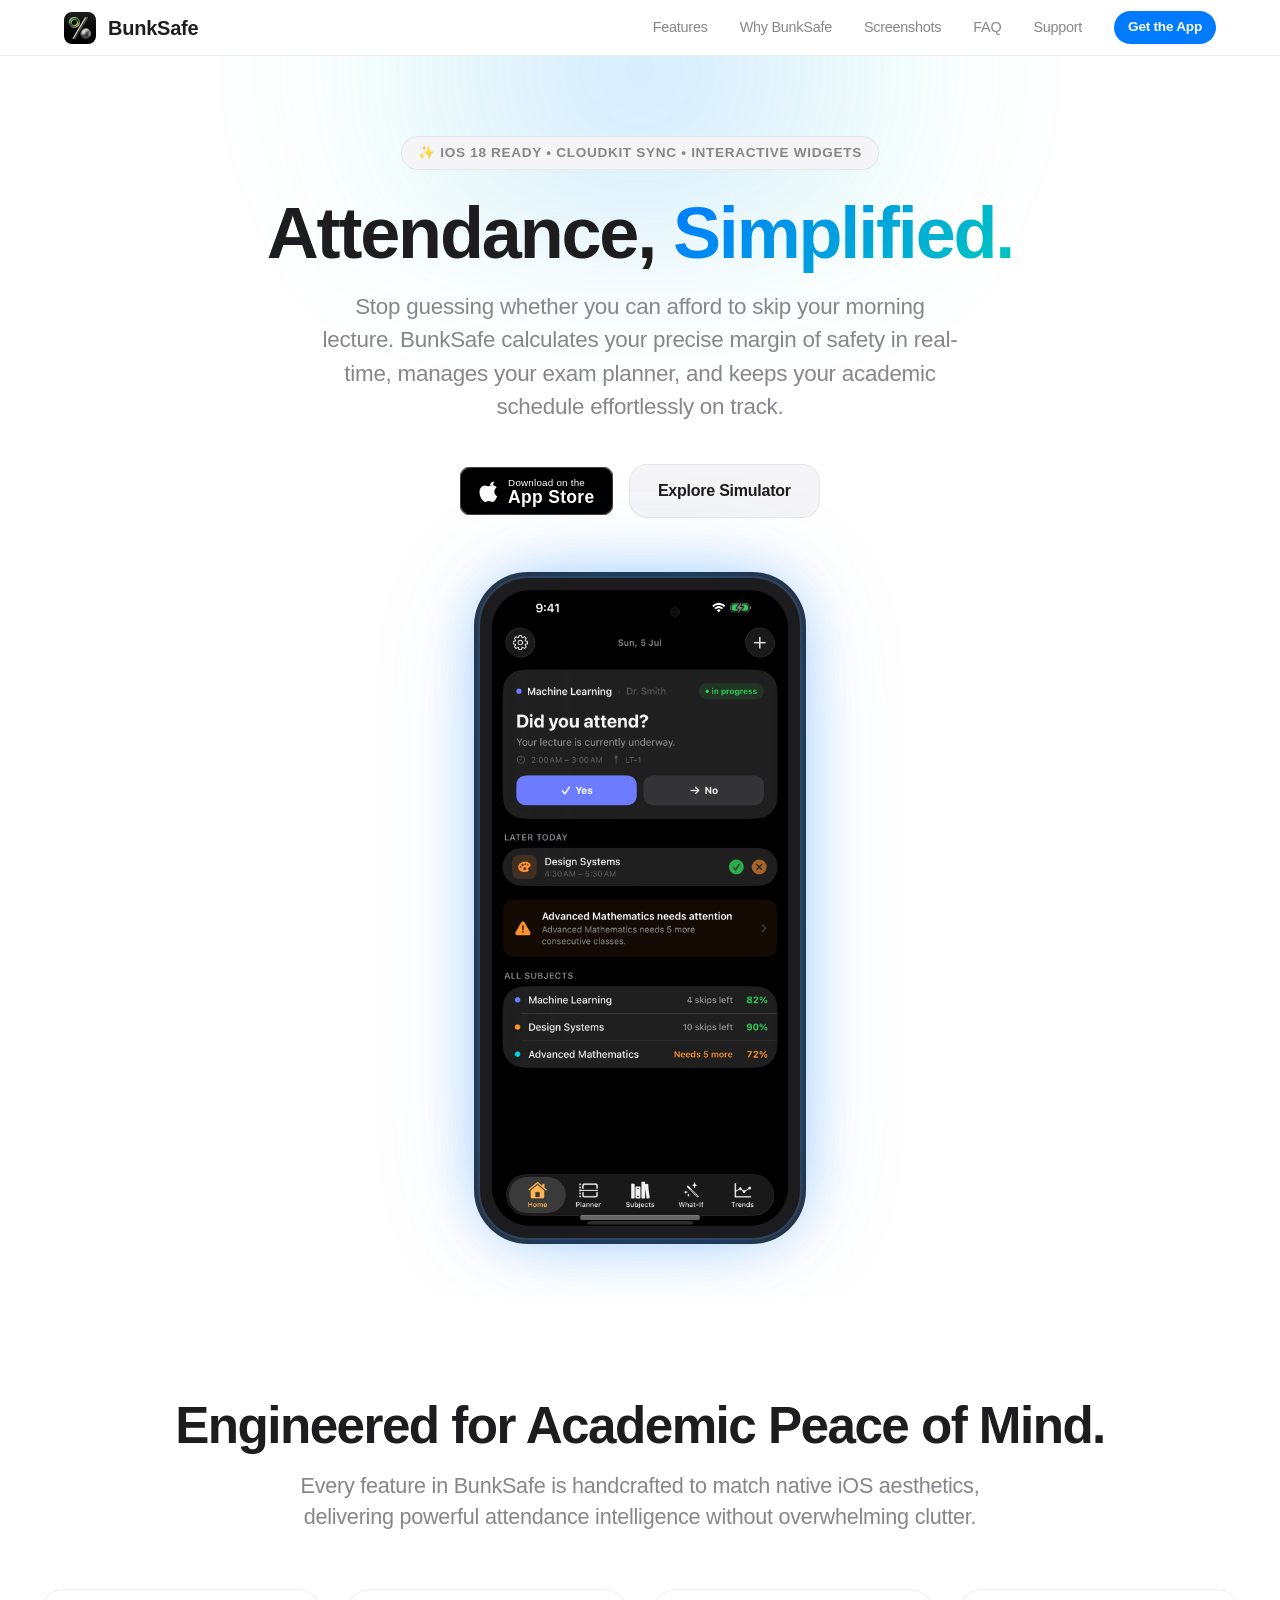
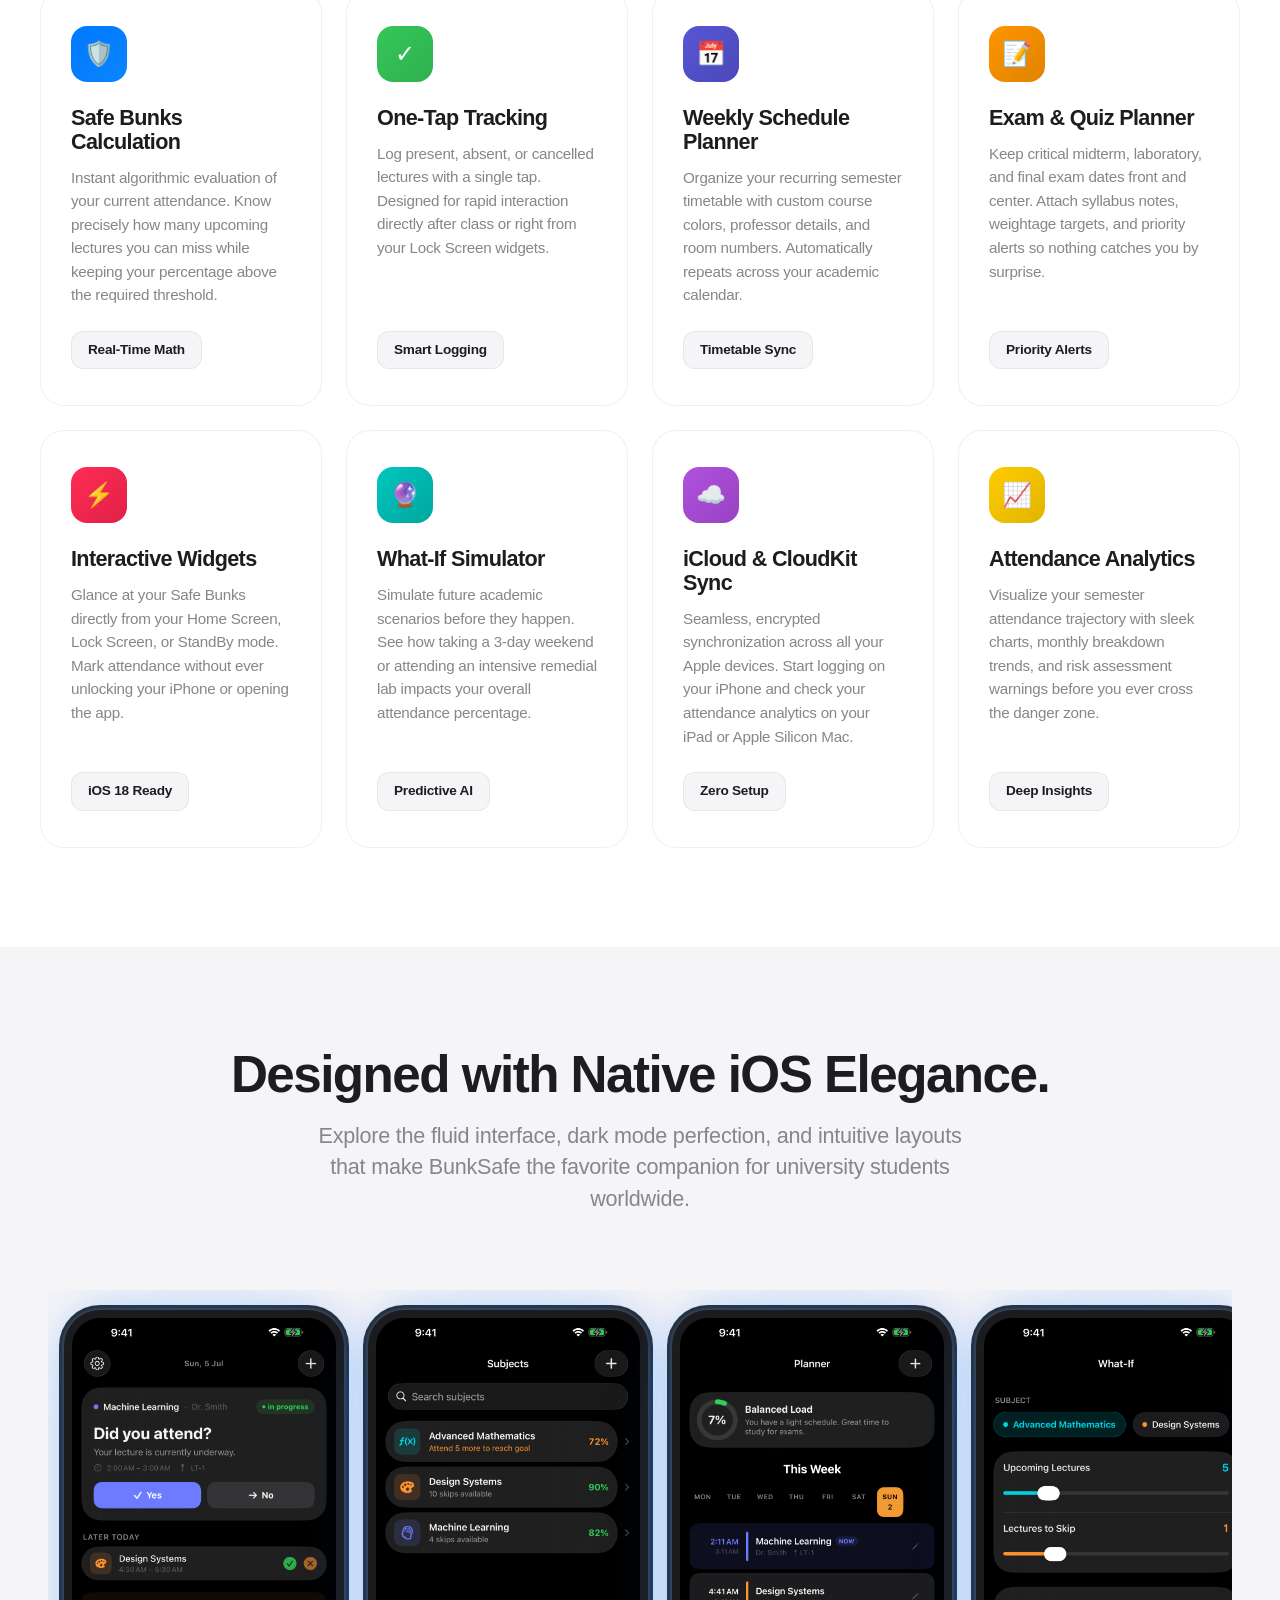
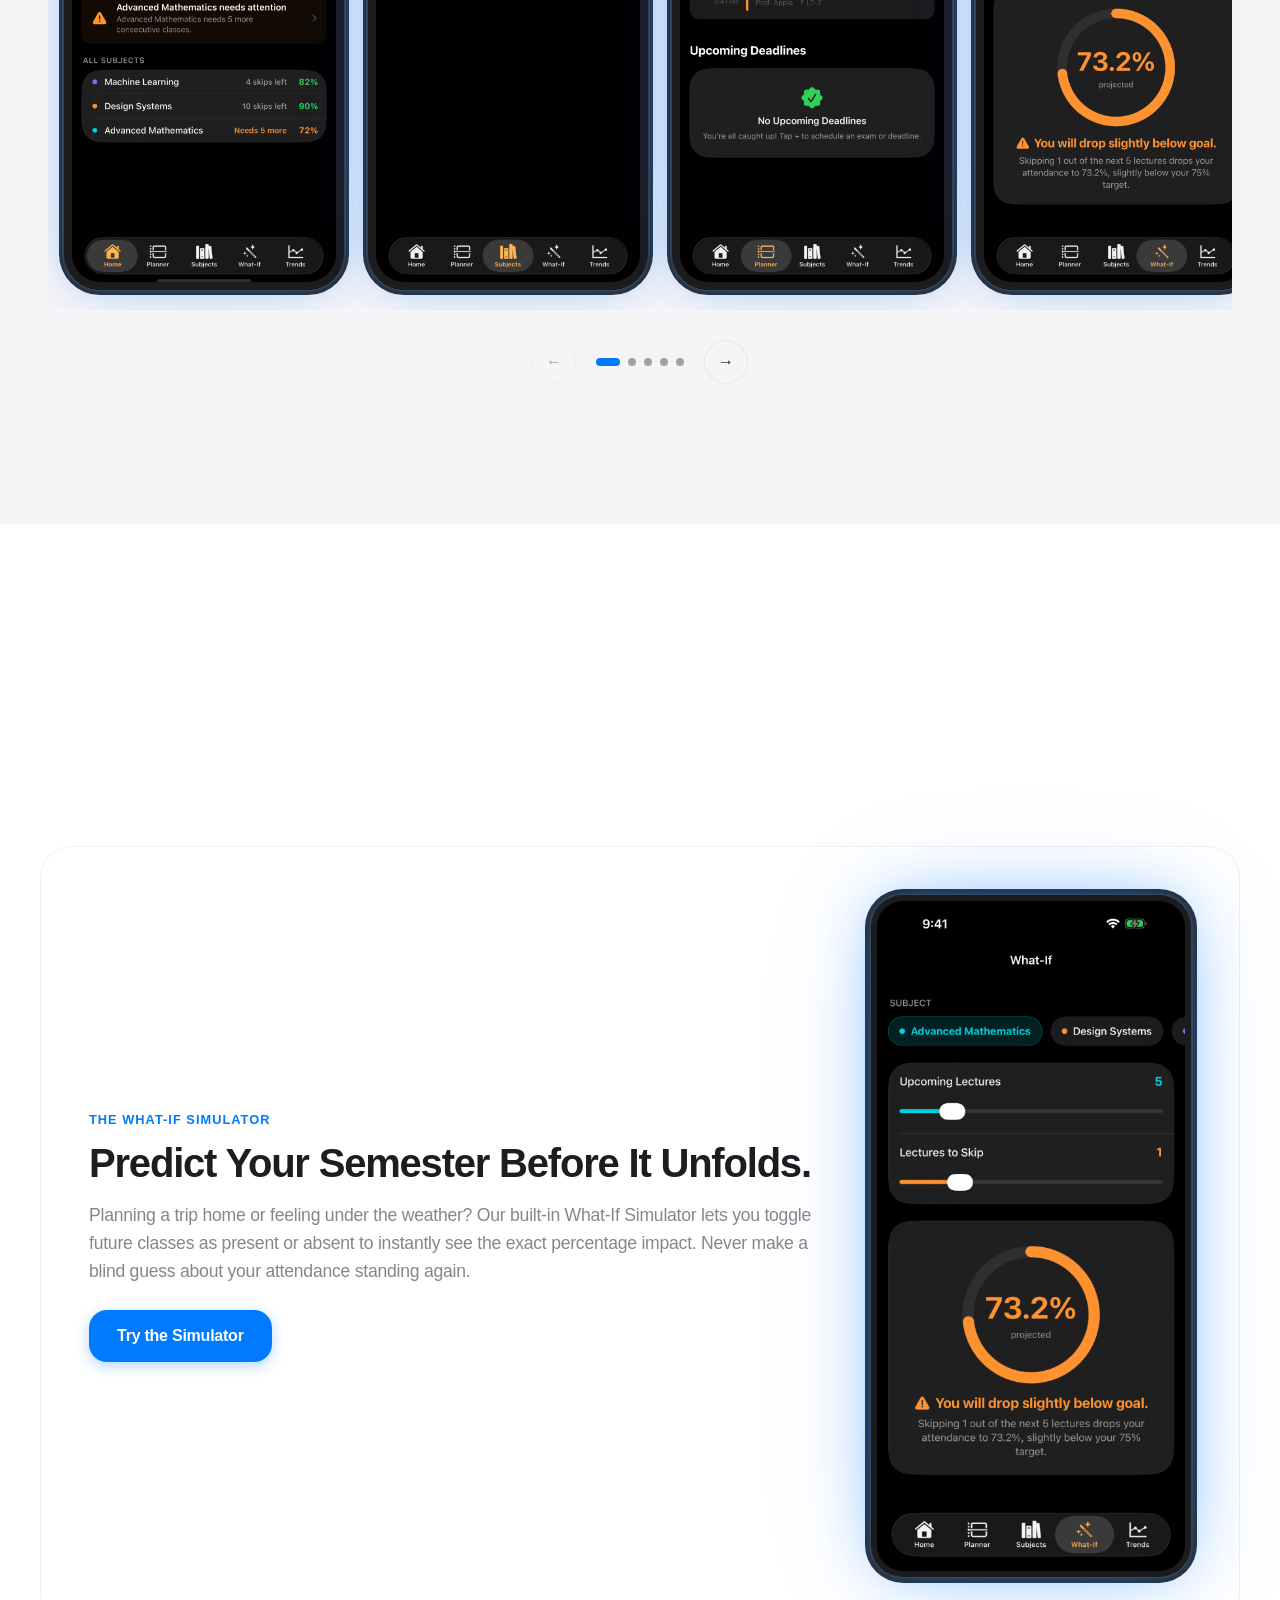
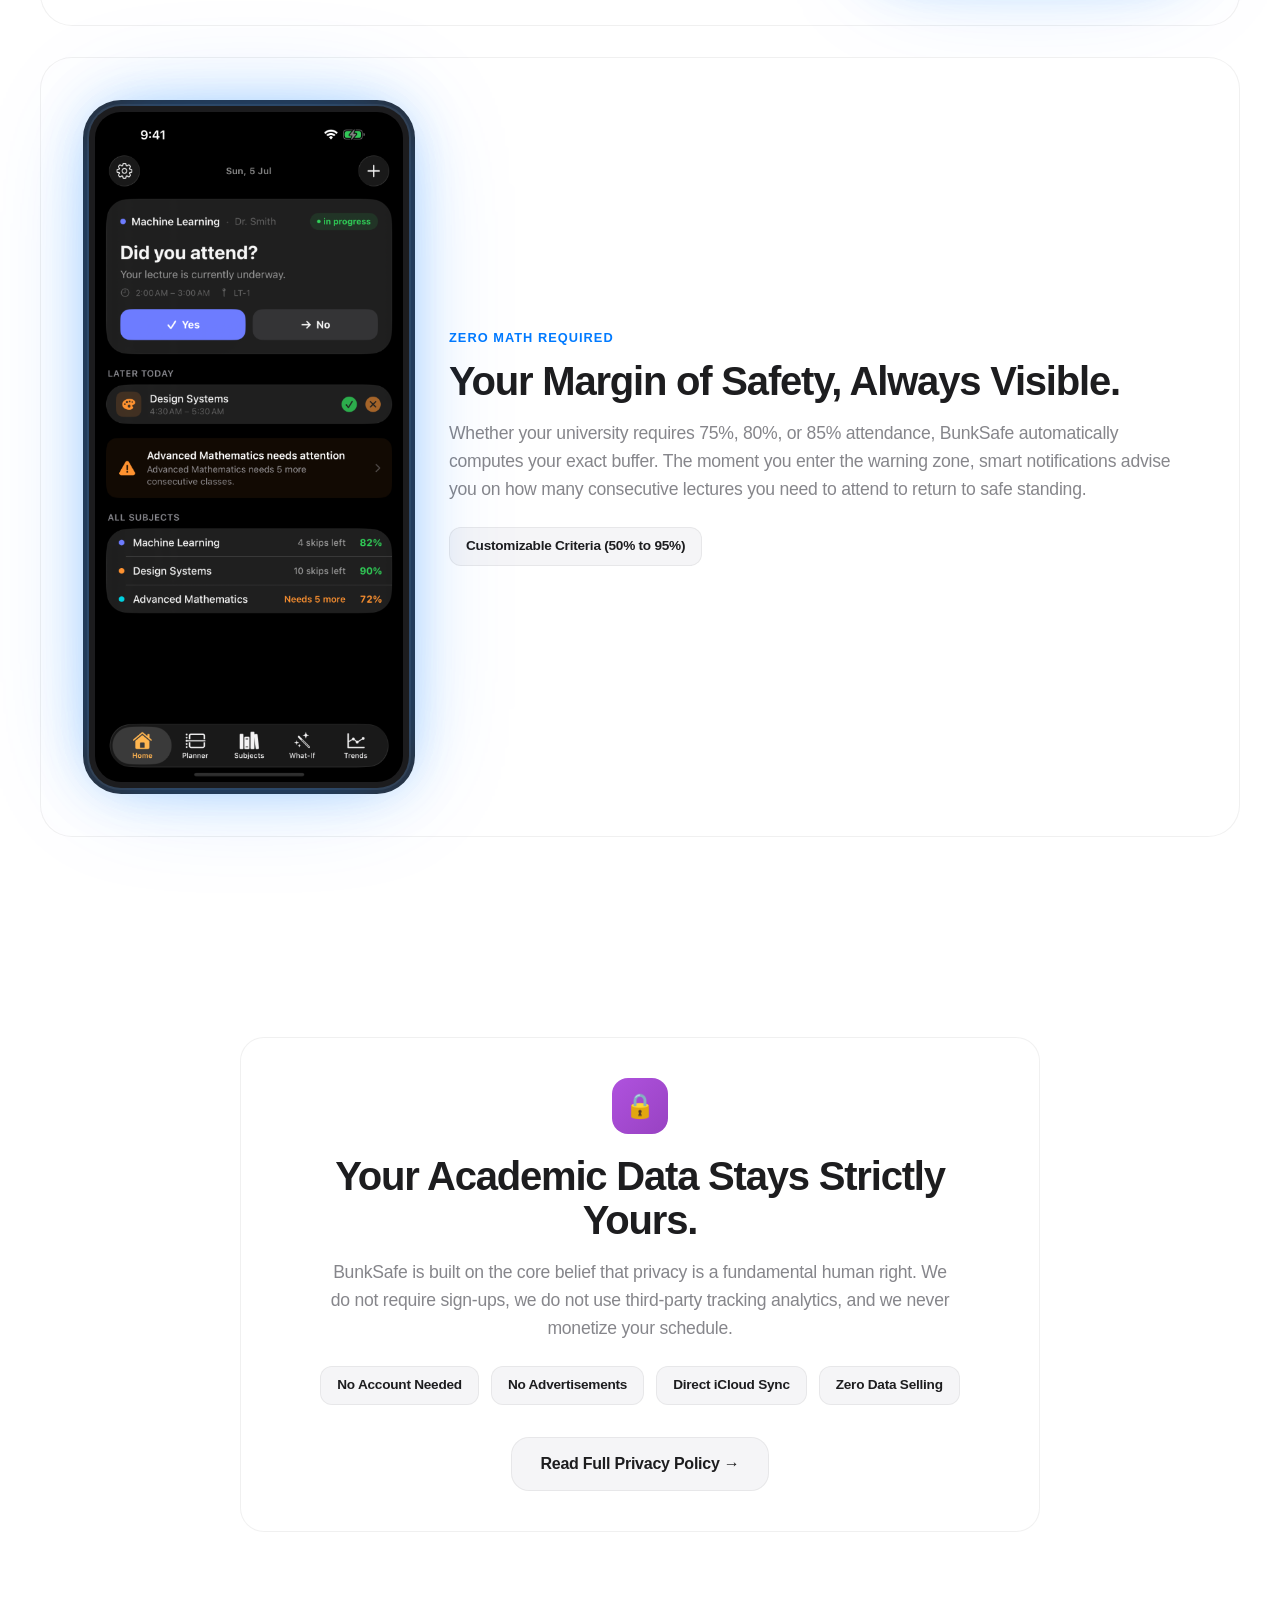
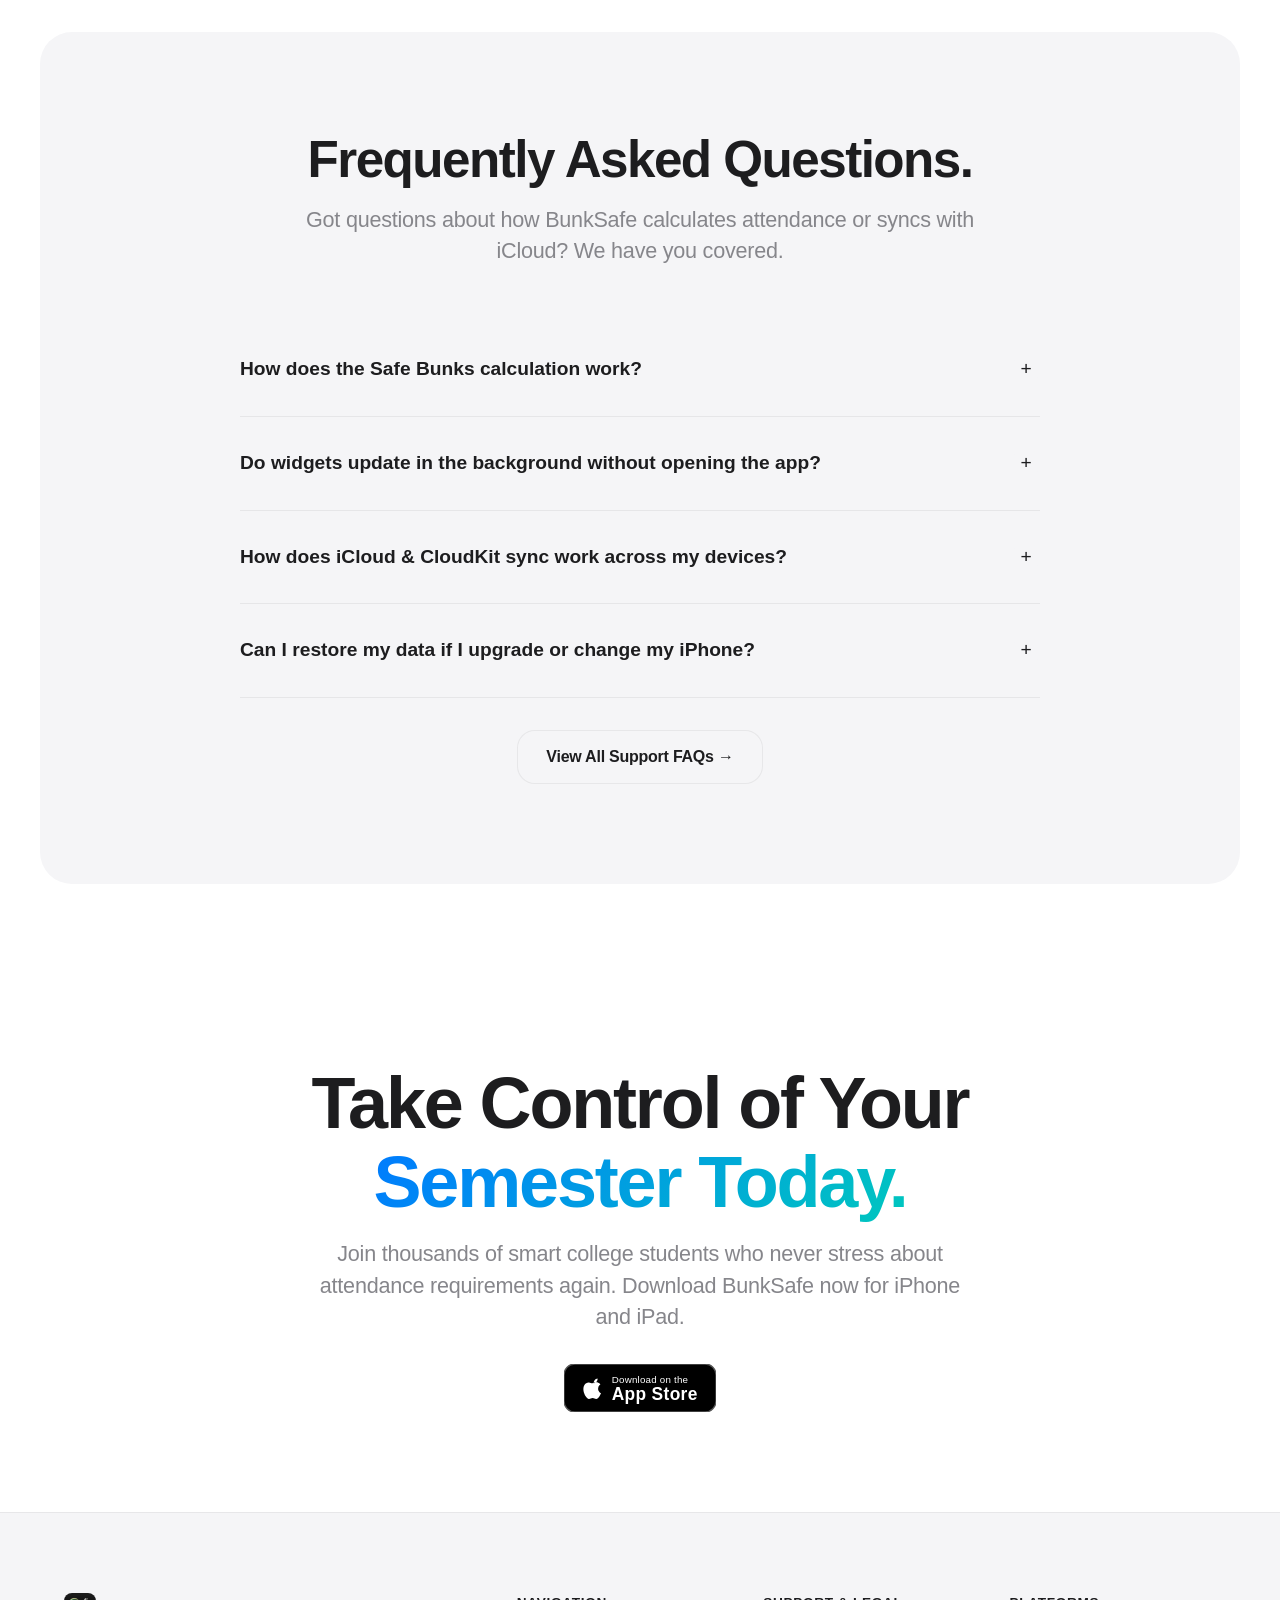
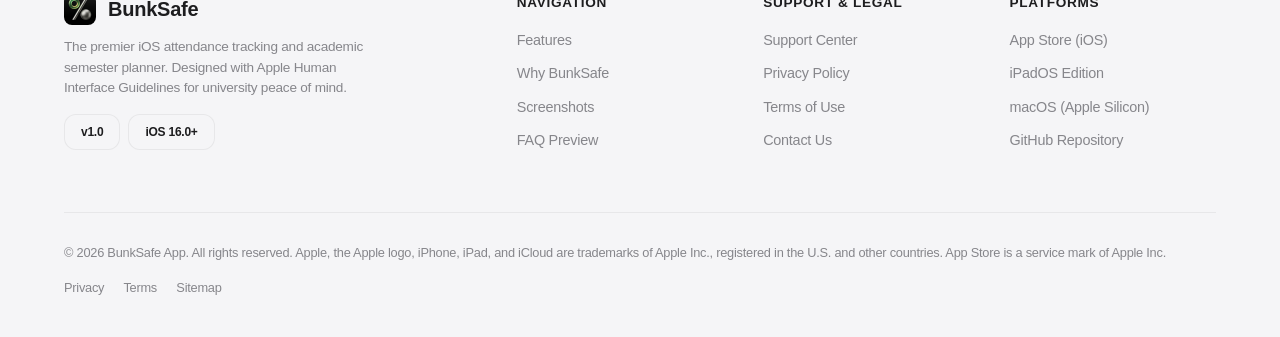
==== commit ae011654: "Update App Store links and global constants" ====
--- a/Website/index.html
+++ b/Website/index.html
@@ -68,7 +68,7 @@
         <a href="#screenshots" class="nav-link">Screenshots</a>
         <a href="#faq" class="nav-link">FAQ</a>
         <a href="support.html" class="nav-link">Support</a>
-        <a href="https://apps.apple.com/app/idYOUR_APP_ID" class="nav-cta" target="_blank" rel="noopener noreferrer">Get the App</a>
+        <a href="https://apps.apple.com/us/app/bunksafe/id6787505960" class="nav-cta" target="_blank" rel="noopener noreferrer">Get the App</a>
       </div>
 
       <button class="hamburger" aria-label="Toggle navigation menu" aria-expanded="false" aria-controls="nav-menu">
@@ -99,7 +99,7 @@
       </p>
       
       <div class="hero-actions">
-        <a href="https://apps.apple.com/app/idYOUR_APP_ID" class="app-store-btn" target="_blank" rel="noopener noreferrer" aria-label="Download BunkSafe on the App Store">
+        <a href="https://apps.apple.com/us/app/bunksafe/id6787505960" class="app-store-btn" target="_blank" rel="noopener noreferrer" aria-label="Download BunkSafe on the App Store">
           <img src="assets/images/app-store-badge.svg?v=centered2026" alt="Download on the App Store" width="140" height="44">
         </a>
         <a href="#why-bunksafe" class="btn btn-secondary">
@@ -322,7 +322,7 @@
             Planning a trip home or feeling under the weather? Our built-in What-If Simulator lets you toggle future classes as present or absent to instantly see the exact percentage impact. Never make a blind guess about your attendance standing again.
           </p>
           <div class="mt-3">
-            <a href="https://apps.apple.com/app/idYOUR_APP_ID" class="btn btn-primary" target="_blank" rel="noopener noreferrer">Try the Simulator</a>
+            <a href="https://apps.apple.com/us/app/bunksafe/id6787505960" class="btn btn-primary" target="_blank" rel="noopener noreferrer">Try the Simulator</a>
           </div>
         </div>
         <div>
@@ -445,7 +445,7 @@
           Join thousands of smart college students who never stress about attendance requirements again. Download BunkSafe now for iPhone and iPad.
         </p>
         <div style="display: flex; justify-content: center; gap: 16px; flex-wrap: wrap;">
-          <a href="https://apps.apple.com/app/idYOUR_APP_ID" class="app-store-btn" target="_blank" rel="noopener noreferrer" aria-label="Download BunkSafe on the App Store">
+          <a href="https://apps.apple.com/us/app/bunksafe/id6787505960" class="app-store-btn" target="_blank" rel="noopener noreferrer" aria-label="Download BunkSafe on the App Store">
             <img src="assets/images/app-store-badge.svg?v=centered2026" alt="Download on the App Store" width="140" height="44">
           </a>
         </div>
@@ -496,9 +496,9 @@
         <div>
           <p class="footer-col-title">Platforms</p>
           <div class="footer-links">
-            <a href="https://apps.apple.com/app/idYOUR_APP_ID" class="footer-link" target="_blank" rel="noopener noreferrer">App Store (iOS)</a>
-            <a href="https://apps.apple.com/app/idYOUR_APP_ID" class="footer-link" target="_blank" rel="noopener noreferrer">iPadOS Edition</a>
-            <a href="https://apps.apple.com/app/idYOUR_APP_ID" class="footer-link" target="_blank" rel="noopener noreferrer">macOS (Apple Silicon)</a>
+            <a href="https://apps.apple.com/us/app/bunksafe/id6787505960" class="footer-link" target="_blank" rel="noopener noreferrer">App Store (iOS)</a>
+            <a href="https://apps.apple.com/us/app/bunksafe/id6787505960" class="footer-link" target="_blank" rel="noopener noreferrer">iPadOS Edition</a>
+            <a href="https://apps.apple.com/us/app/bunksafe/id6787505960" class="footer-link" target="_blank" rel="noopener noreferrer">macOS (Apple Silicon)</a>
             <a href="https://github.com/YOUR_GITHUB/BunkSafeWebsite" class="footer-link" target="_blank" rel="noopener noreferrer">GitHub Repository</a>
           </div>
         </div>
